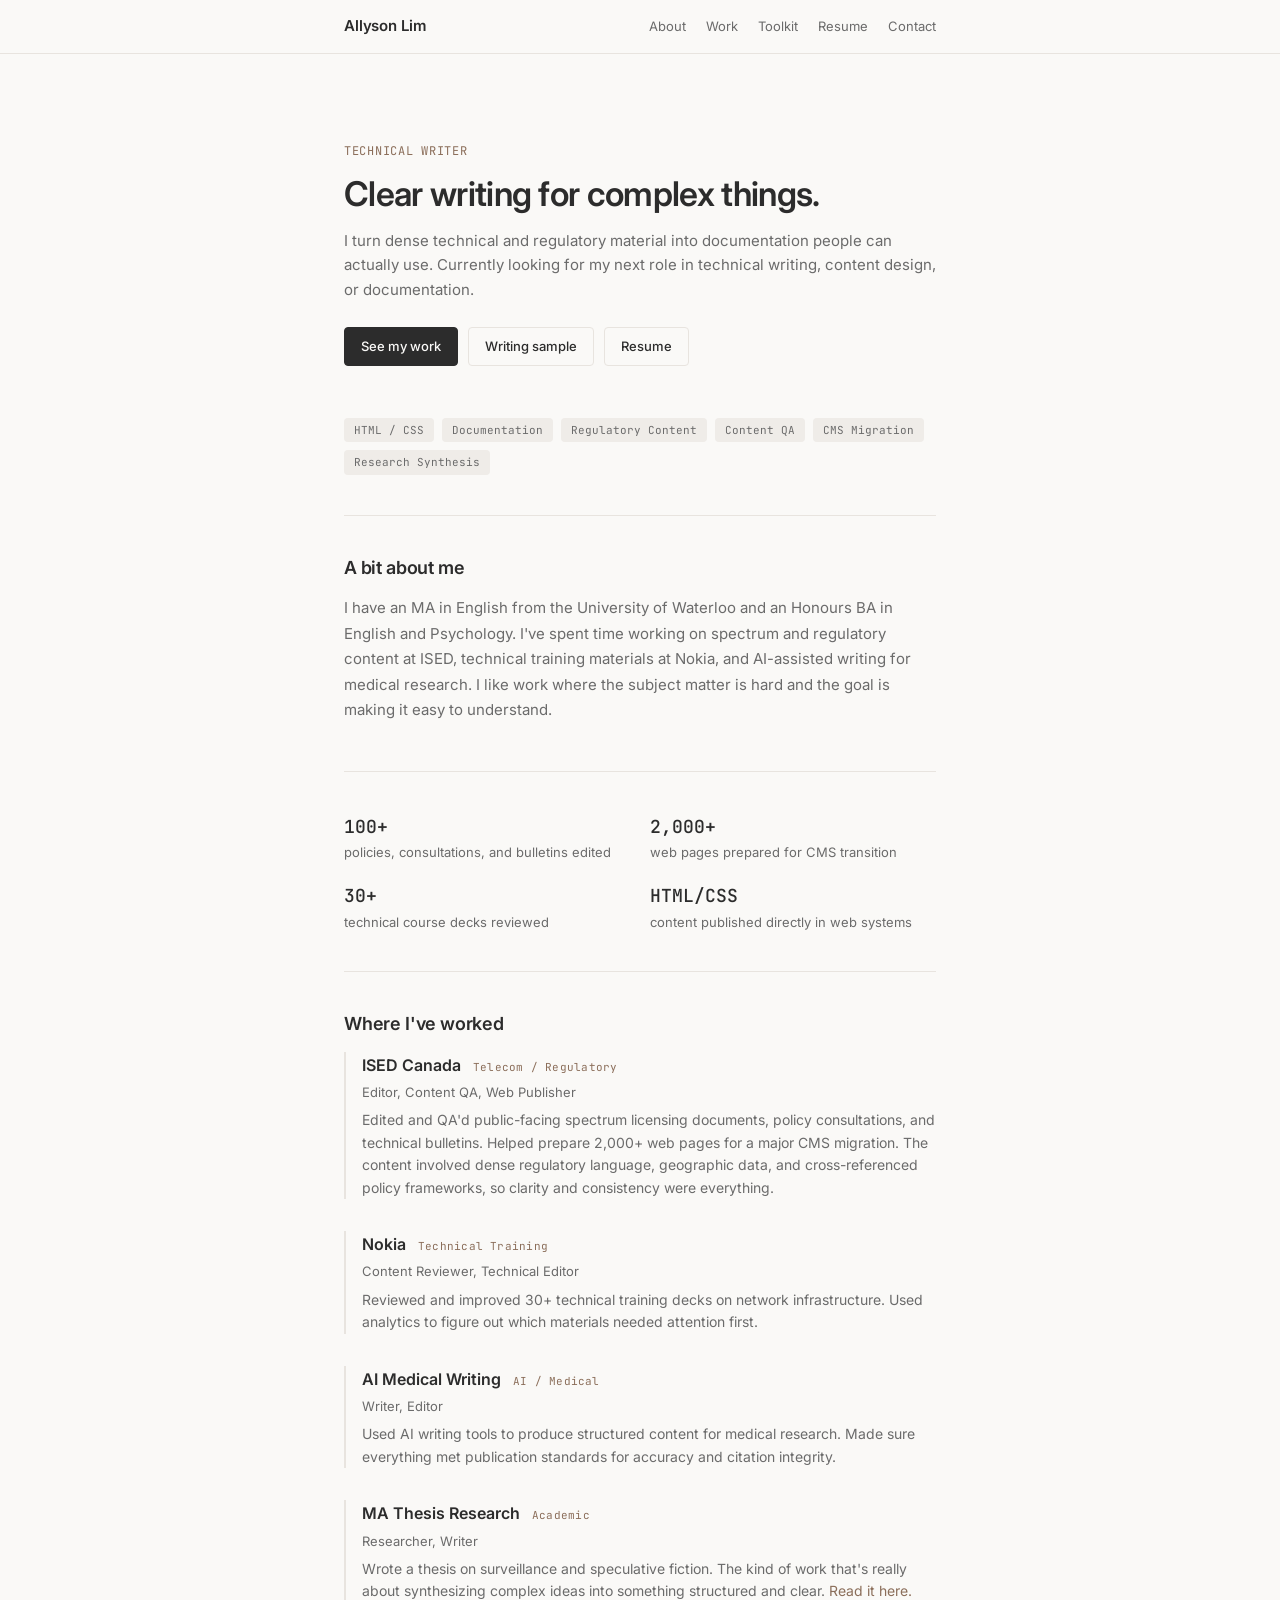
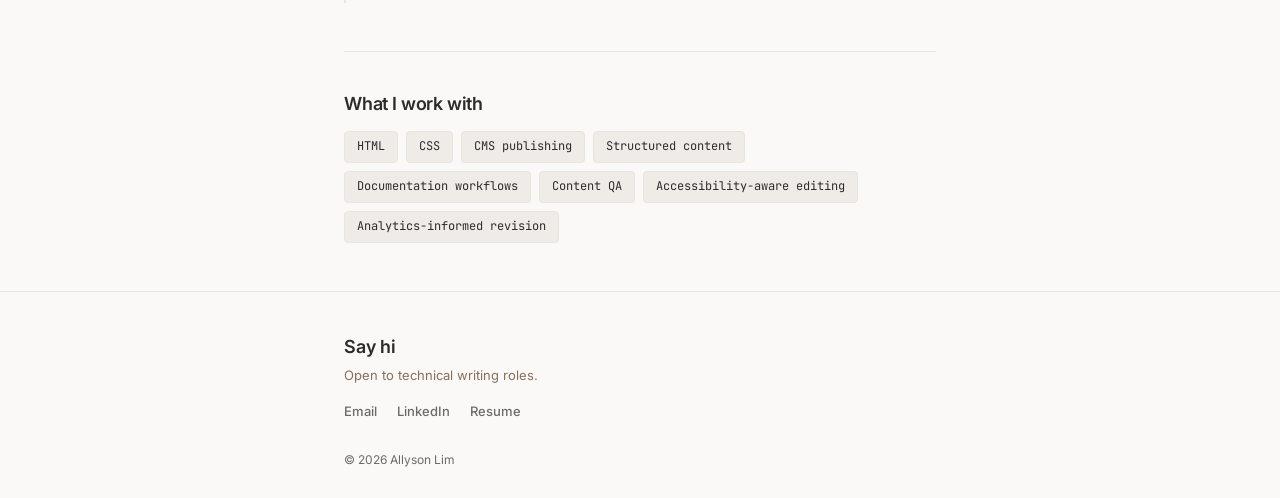
==== index.html @ 24b82808 "content: casual tone, feminine palette, restructured layout - Remove duplicate name (hero is now a t" ====
<!DOCTYPE html>
<html lang="en">
  <head>
    <meta charset="utf-8" />
    <meta name="viewport" content="width=device-width, initial-scale=1" />
    <meta name="description" content="Allyson Lim — Technical Writer specializing in documentation, regulatory content, and web publishing." />
    <title>Allyson Lim — Technical Writer</title>
    <link rel="preconnect" href="https://fonts.googleapis.com" />
    <link rel="preconnect" href="https://fonts.gstatic.com" crossorigin />
    <link
      href="https://fonts.googleapis.com/css2?family=Inter:wght@300;400;500;600&family=JetBrains+Mono:wght@400;500&display=swap"
      rel="stylesheet"
    />
    <link rel="stylesheet" href="styles.css" />
  </head>
  <body>
    <a href="#main-content" class="skip-link">Skip to main content</a>

    <header class="site-header" role="banner">
      <nav class="nav" aria-label="Main navigation">
        <div class="nav-inner">
          <a href="/" class="nav-brand">Allyson Lim</a>
          <div class="nav-links">
            <a href="#about">About</a>
            <a href="#work">Work</a>
            <a href="#toolkit">Toolkit</a>
            <a href="allyson-lim-resume.pdf" target="_blank" rel="noopener">Resume</a>
            <a href="#contact">Contact</a>
          </div>
          <button class="nav-toggle" aria-label="Toggle menu" aria-expanded="false">
            <span></span><span></span><span></span>
          </button>
        </div>
      </nav>
    </header>

    <main id="main-content" class="main">
      <!-- Hero -->
      <section class="hero" aria-labelledby="hero-title">
        <p class="hero-role">Technical Writer</p>
        <h1 id="hero-title" class="hero-title">Clear writing for complex things.</h1>
        <p class="hero-desc">I turn dense technical and regulatory material into documentation people can actually use. Currently looking for my next role in technical writing, content design, or documentation.</p>
        <div class="hero-actions">
          <a href="#work" class="btn btn-primary">See my work</a>
          <a href="writing-sample.html" class="btn btn-outline">Writing sample</a>
          <a href="allyson-lim-resume.pdf" target="_blank" rel="noopener" class="btn btn-outline">Resume</a>
        </div>
      </section>

      <!-- Proof chips -->
      <div class="chips" aria-label="Areas of expertise">
        <span class="chip">HTML / CSS</span>
        <span class="chip">Documentation</span>
        <span class="chip">Regulatory Content</span>
        <span class="chip">Content QA</span>
        <span class="chip">CMS Migration</span>
        <span class="chip">Research Synthesis</span>
      </div>

      <hr class="divider" />

      <!-- About (moved up) -->
      <section class="section" id="about" aria-labelledby="about-title">
        <h2 id="about-title" class="section-title">A bit about me</h2>
        <p class="about-text">I have an MA in English from the University of Waterloo and an Honours BA in English and Psychology. I've spent time working on spectrum and regulatory content at ISED, technical training materials at Nokia, and AI-assisted writing for medical research. I like work where the subject matter is hard and the goal is making it easy to understand.</p>
      </section>

      <hr class="divider" />

      <!-- Evidence Strip -->
      <section class="evidence" aria-labelledby="evidence-title">
        <h2 id="evidence-title" class="sr-only">Key accomplishments</h2>
        <div class="evidence-grid">
          <div class="evidence-item">
            <span class="evidence-num">100+</span>
            <span class="evidence-label">policies, consultations, and bulletins edited</span>
          </div>
          <div class="evidence-item">
            <span class="evidence-num">2,000+</span>
            <span class="evidence-label">web pages prepared for CMS transition</span>
          </div>
          <div class="evidence-item">
            <span class="evidence-num">30+</span>
            <span class="evidence-label">technical course decks reviewed</span>
          </div>
          <div class="evidence-item">
            <span class="evidence-num">HTML/CSS</span>
            <span class="evidence-label">content published directly in web systems</span>
          </div>
        </div>
      </section>

      <hr class="divider" />

      <!-- Work -->
      <section class="section" id="work" aria-labelledby="work-title">
        <h2 id="work-title" class="section-title">Where I've worked</h2>

        <div class="work-timeline">
          <div class="work-entry">
            <div class="work-header">
              <h3 class="work-place">ISED Canada</h3>
              <span class="work-tag">Telecom / Regulatory</span>
            </div>
            <p class="work-role">Editor, Content QA, Web Publisher</p>
            <p class="work-desc">Edited and QA'd public-facing spectrum licensing documents, policy consultations, and technical bulletins. Helped prepare 2,000+ web pages for a major CMS migration. The content involved dense regulatory language, geographic data, and cross-referenced policy frameworks, so clarity and consistency were everything.</p>
          </div>

          <div class="work-entry">
            <div class="work-header">
              <h3 class="work-place">Nokia</h3>
              <span class="work-tag">Technical Training</span>
            </div>
            <p class="work-role">Content Reviewer, Technical Editor</p>
            <p class="work-desc">Reviewed and improved 30+ technical training decks on network infrastructure. Used analytics to figure out which materials needed attention first.</p>
          </div>

          <div class="work-entry">
            <div class="work-header">
              <h3 class="work-place">AI Medical Writing</h3>
              <span class="work-tag">AI / Medical</span>
            </div>
            <p class="work-role">Writer, Editor</p>
            <p class="work-desc">Used AI writing tools to produce structured content for medical research. Made sure everything met publication standards for accuracy and citation integrity.</p>
          </div>

          <div class="work-entry">
            <div class="work-header">
              <h3 class="work-place">MA Thesis Research</h3>
              <span class="work-tag">Academic</span>
            </div>
            <p class="work-role">Researcher, Writer</p>
            <p class="work-desc">Wrote a thesis on surveillance and speculative fiction. The kind of work that's really about synthesizing complex ideas into something structured and clear. <a href="https://uwspace.uwaterloo.ca/items/6673c4e3-0561-48d4-b88e-64e8563caae2" target="_blank" rel="noopener noreferrer">Read it here.</a></p>
          </div>
        </div>
      </section>

      <hr class="divider" />

      <!-- Technical Toolkit -->
      <section class="section" id="toolkit" aria-labelledby="toolkit-title">
        <h2 id="toolkit-title" class="section-title">What I work with</h2>
        <ul class="toolkit-list">
          <li><code>HTML</code></li>
          <li><code>CSS</code></li>
          <li><code>CMS publishing</code></li>
          <li><code>Structured content</code></li>
          <li><code>Documentation workflows</code></li>
          <li><code>Content QA</code></li>
          <li><code>Accessibility-aware editing</code></li>
          <li><code>Analytics-informed revision</code></li>
        </ul>
      </section>
    </main>

    <!-- Contact Footer -->
    <footer class="site-footer" id="contact" role="contentinfo">
      <div class="footer-inner">
        <h2 class="footer-heading">Say hi</h2>
        <p class="footer-status">Open to technical writing roles.</p>
        <div class="footer-links">
          <a href="mailto:allylim@uwaterloo.ca" class="footer-link">Email</a>
          <a href="https://linkedin.com/in/allysonlim" target="_blank" rel="noopener noreferrer" class="footer-link">LinkedIn</a>
          <a href="allyson-lim-resume.pdf" target="_blank" rel="noopener" class="footer-link">Resume</a>
        </div>
        <p class="footer-copy">&copy; <span id="year">2026</span> Allyson Lim</p>
      </div>
    </footer>

    <script src="main.js" defer></script>
  </body>
</html>
---- styles.css ----
:root {
  --bg: #faf9f7;
  --fg: #2c2c2c;
  --muted: #6b6b6b;
  --accent: #8b6e5a;
  --accent-light: #f5f0ec;
  --border: #e8e4df;
  --card-bg: #f5f3f0;
  --code-bg: #efece8;
  --font: "Inter", system-ui, -apple-system, sans-serif;
  --mono: "JetBrains Mono", ui-monospace, monospace;
  --max: 640px;
  --radius: 4px;
}

*,
*::before,
*::after {
  box-sizing: border-box;
}

html {
  scroll-behavior: smooth;
  scroll-padding-top: 72px;
}

body {
  margin: 0;
  min-height: 100vh;
  font-family: var(--font);
  font-size: 15px;
  font-weight: 400;
  line-height: 1.65;
  color: var(--fg);
  background: var(--bg);
  -webkit-font-smoothing: antialiased;
}

/* —— Reset —— */
a {
  color: var(--accent);
  text-decoration: none;
}

a:hover {
  text-decoration: underline;
}

a:focus-visible {
  outline: 2px solid var(--accent);
  outline-offset: 2px;
  border-radius: var(--radius);
}

::selection {
  background: rgba(139, 110, 90, 0.15);
}

/* —— Skip link —— */
.skip-link {
  position: absolute;
  top: -100%;
  left: 16px;
  padding: 8px 16px;
  background: var(--accent);
  color: #fff;
  border-radius: var(--radius);
  font-size: 13px;
  z-index: 100;
}

.skip-link:focus {
  top: 8px;
}

/* —— Screen reader only —— */
.sr-only {
  position: absolute;
  width: 1px;
  height: 1px;
  padding: 0;
  margin: -1px;
  overflow: hidden;
  clip: rect(0, 0, 0, 0);
  white-space: nowrap;
  border: 0;
}

/* —— Nav —— */
.site-header {
  position: sticky;
  top: 0;
  z-index: 50;
  background: rgba(250, 249, 247, 0.92);
  backdrop-filter: blur(10px);
  -webkit-backdrop-filter: blur(10px);
  border-bottom: 1px solid var(--border);
}

.nav-inner {
  max-width: var(--max);
  margin: 0 auto;
  padding: 14px 24px;
  display: flex;
  align-items: center;
  justify-content: space-between;
}

.nav-brand {
  font-size: 15px;
  font-weight: 600;
  color: var(--fg);
  text-decoration: none;
  letter-spacing: -0.01em;
}

.nav-brand:hover {
  text-decoration: none;
}

.nav-links {
  display: flex;
  gap: 20px;
  font-size: 13px;
  font-weight: 400;
  color: var(--muted);
}

.nav-links a {
  color: var(--muted);
  text-decoration: none;
  transition: color 0.15s;
}

.nav-links a:hover {
  color: var(--fg);
  text-decoration: none;
}

.nav-toggle {
  display: none;
  flex-direction: column;
  gap: 4px;
  padding: 8px;
  background: none;
  border: none;
  cursor: pointer;
}

.nav-toggle span {
  display: block;
  width: 18px;
  height: 2px;
  background: var(--fg);
  border-radius: 1px;
  transition: transform 0.2s, opacity 0.2s;
}

/* —— Main —— */
.main {
  max-width: var(--max);
  margin: 0 auto;
  padding: 0 24px;
}

/* —— Hero —— */
.hero {
  padding: 88px 0 40px;
}

.hero-role {
  margin: 0 0 12px;
  font-family: var(--mono);
  font-size: 12px;
  font-weight: 400;
  letter-spacing: 0.06em;
  text-transform: uppercase;
  color: var(--accent);
}

.hero-title {
  margin: 0 0 16px;
  font-size: 34px;
  font-weight: 600;
  line-height: 1.15;
  letter-spacing: -0.02em;
  color: var(--fg);
}

.hero-desc {
  margin: 0;
  font-size: 15px;
  font-weight: 400;
  line-height: 1.65;
  color: var(--muted);
}

.hero-actions {
  display: flex;
  flex-wrap: wrap;
  gap: 10px;
  margin-top: 24px;
}

/* —— Buttons —— */
.btn {
  display: inline-flex;
  align-items: center;
  padding: 8px 16px;
  font-family: var(--font);
  font-size: 13px;
  font-weight: 500;
  border-radius: var(--radius);
  transition: background 0.15s, color 0.15s, border-color 0.15s;
  cursor: pointer;
  text-decoration: none;
}

.btn:hover {
  text-decoration: none;
}

.btn-primary {
  background: var(--fg);
  color: var(--bg);
  border: 1px solid var(--fg);
}

.btn-primary:hover {
  background: #3d3d3d;
}

.btn-outline {
  background: transparent;
  color: var(--fg);
  border: 1px solid var(--border);
}

.btn-outline:hover {
  border-color: var(--muted);
}

/* —— Chips —— */
.chips {
  display: flex;
  flex-wrap: wrap;
  gap: 8px;
  padding: 12px 0 0;
}

.chip {
  display: inline-block;
  padding: 3px 10px;
  font-family: var(--mono);
  font-size: 11px;
  font-weight: 400;
  color: var(--muted);
  background: var(--code-bg);
  border-radius: var(--radius);
}

/* —— Divider —— */
.divider {
  border: none;
  height: 1px;
  background: var(--border);
  margin: 40px 0;
}

/* —— Sections —— */
.section {
  padding: 0 0 8px;
}

.section-title {
  margin: 0 0 16px;
  font-size: 18px;
  font-weight: 600;
  line-height: 1.3;
  letter-spacing: -0.01em;
  color: var(--fg);
}

/* —— About —— */
.about-text {
  margin: 0;
  font-size: 15px;
  line-height: 1.7;
  color: var(--muted);
}

/* —— Evidence strip —— */
.evidence {
  padding: 0;
}

.evidence-grid {
  display: grid;
  grid-template-columns: repeat(2, 1fr);
  gap: 20px;
}

.evidence-item {
  display: flex;
  flex-direction: column;
  gap: 2px;
}

.evidence-num {
  font-family: var(--mono);
  font-size: 18px;
  font-weight: 500;
  color: var(--fg);
}

.evidence-label {
  font-size: 13px;
  line-height: 1.4;
  color: var(--muted);
}

/* —— Work timeline —— */
.work-timeline {
  display: flex;
  flex-direction: column;
  gap: 32px;
}

.work-entry {
  padding-left: 16px;
  border-left: 2px solid var(--border);
}

.work-header {
  display: flex;
  align-items: baseline;
  gap: 12px;
  margin-bottom: 4px;
}

.work-place {
  margin: 0;
  font-size: 16px;
  font-weight: 600;
  color: var(--fg);
}

.work-tag {
  font-family: var(--mono);
  font-size: 11px;
  font-weight: 400;
  color: var(--accent);
  letter-spacing: 0.02em;
}

.work-role {
  margin: 0 0 6px;
  font-size: 13px;
  color: var(--muted);
  font-weight: 400;
}

.work-desc {
  margin: 0;
  font-size: 14px;
  line-height: 1.6;
  color: var(--muted);
}

/* —— Toolkit —— */
.toolkit-list {
  list-style: none;
  margin: 0;
  padding: 0;
  display: flex;
  flex-wrap: wrap;
  gap: 8px;
}

.toolkit-list li code {
  display: inline-block;
  padding: 5px 12px;
  font-family: var(--mono);
  font-size: 12px;
  background: var(--code-bg);
  border: 1px solid var(--border);
  border-radius: var(--radius);
  color: var(--fg);
}

/* —— Footer —— */
.site-footer {
  border-top: 1px solid var(--border);
  margin-top: 40px;
  padding: 40px 0 28px;
}

.footer-inner {
  max-width: var(--max);
  margin: 0 auto;
  padding: 0 24px;
}

.footer-heading {
  margin: 0 0 4px;
  font-size: 18px;
  font-weight: 600;
  color: var(--fg);
}

.footer-status {
  margin: 0 0 14px;
  font-size: 13px;
  color: var(--accent);
}

.footer-links {
  display: flex;
  gap: 20px;
  margin-bottom: 28px;
}

.footer-link {
  font-size: 13px;
  font-weight: 500;
  color: var(--muted);
}

.footer-link:hover {
  color: var(--fg);
}

.footer-copy {
  margin: 0;
  font-size: 12px;
  color: var(--muted);
}

/* —— Responsive —— */
@media (max-width: 600px) {
  .hero {
    padding: 76px 0 28px;
  }

  .hero-title {
    font-size: 26px;
  }

  .nav-links {
    display: none;
    position: absolute;
    top: 100%;
    left: 0;
    right: 0;
    flex-direction: column;
    padding: 16px 24px;
    background: rgba(250, 249, 247, 0.97);
    border-bottom: 1px solid var(--border);
    gap: 12px;
  }

  .nav-links.open {
    display: flex;
  }

  .nav-toggle {
    display: flex;
  }

  .evidence-grid {
    grid-template-columns: 1fr;
    gap: 16px;
  }

  .hero-actions {
    flex-direction: column;
  }

  .hero-actions .btn {
    text-align: center;
    justify-content: center;
  }

  .work-header {
    flex-direction: column;
    gap: 2px;
  }
}

@media (prefers-reduced-motion: reduce) {
  html {
    scroll-behavior: auto;
  }
}
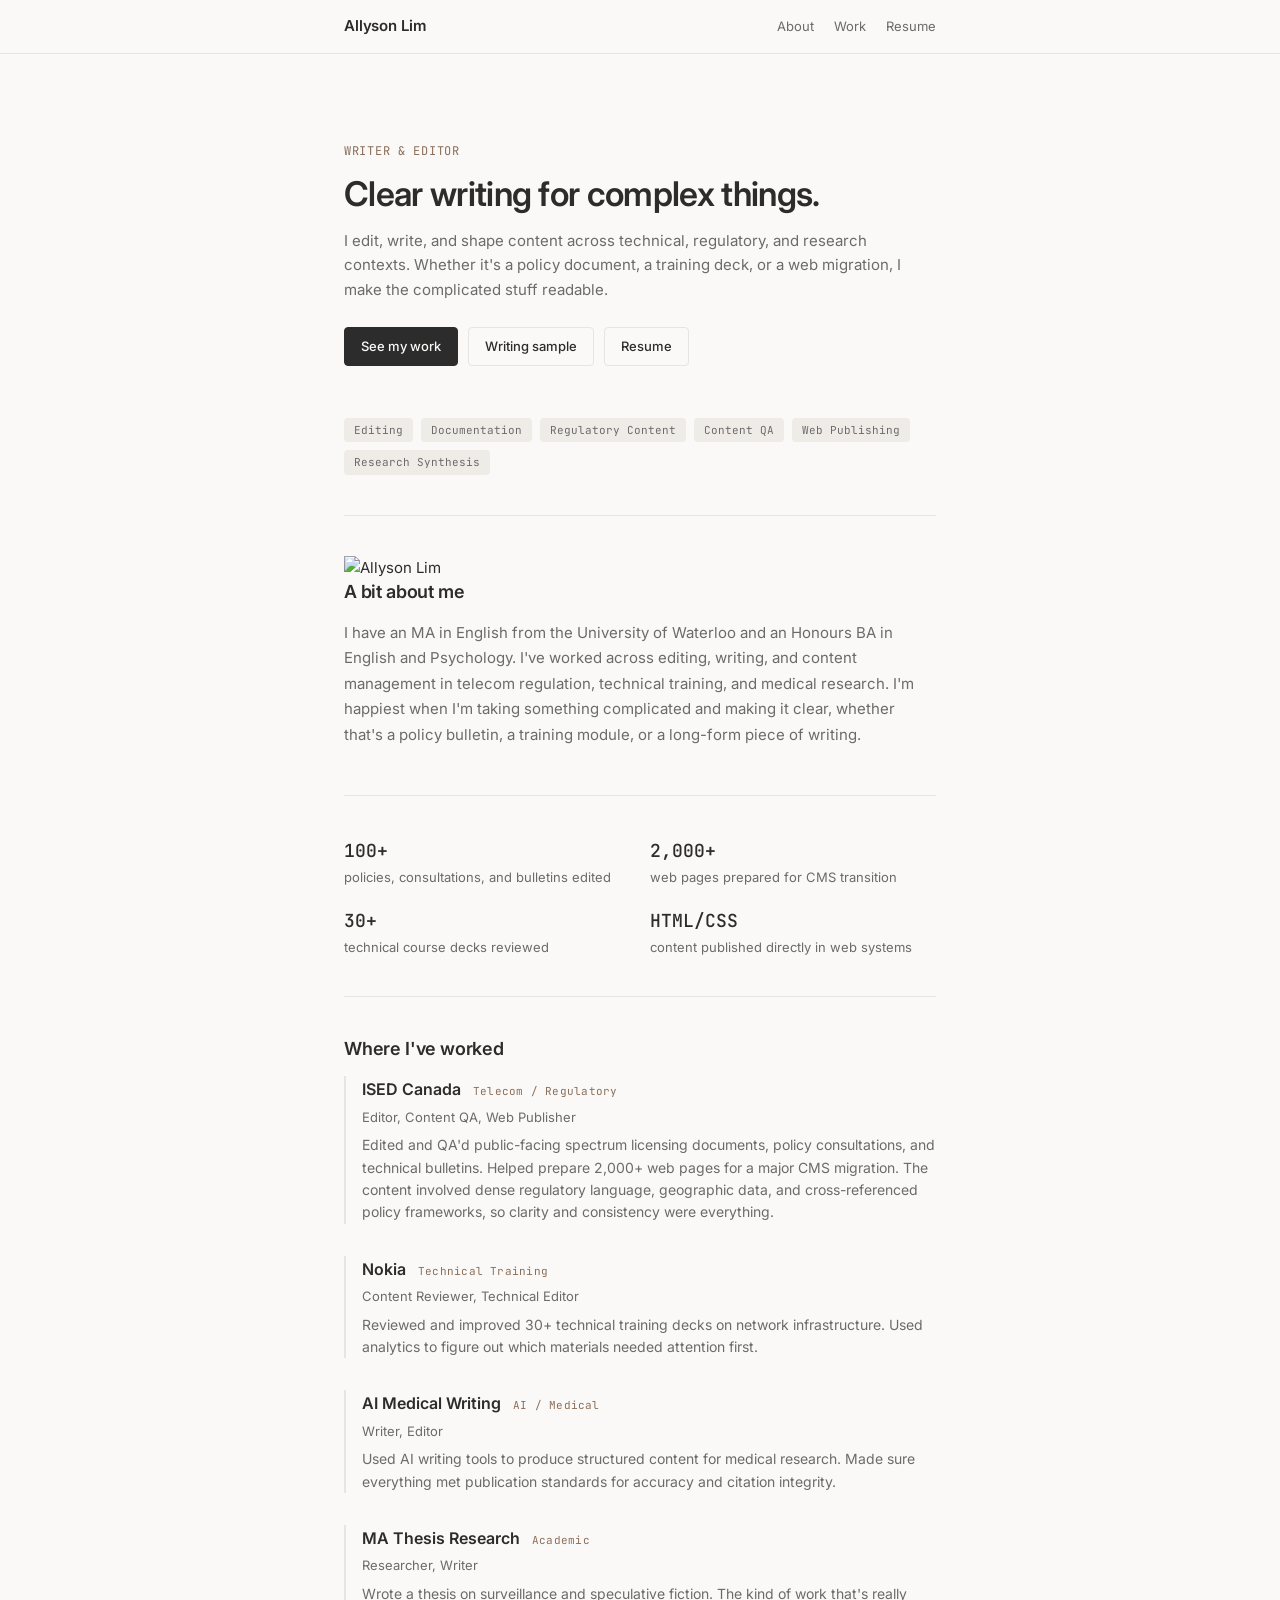
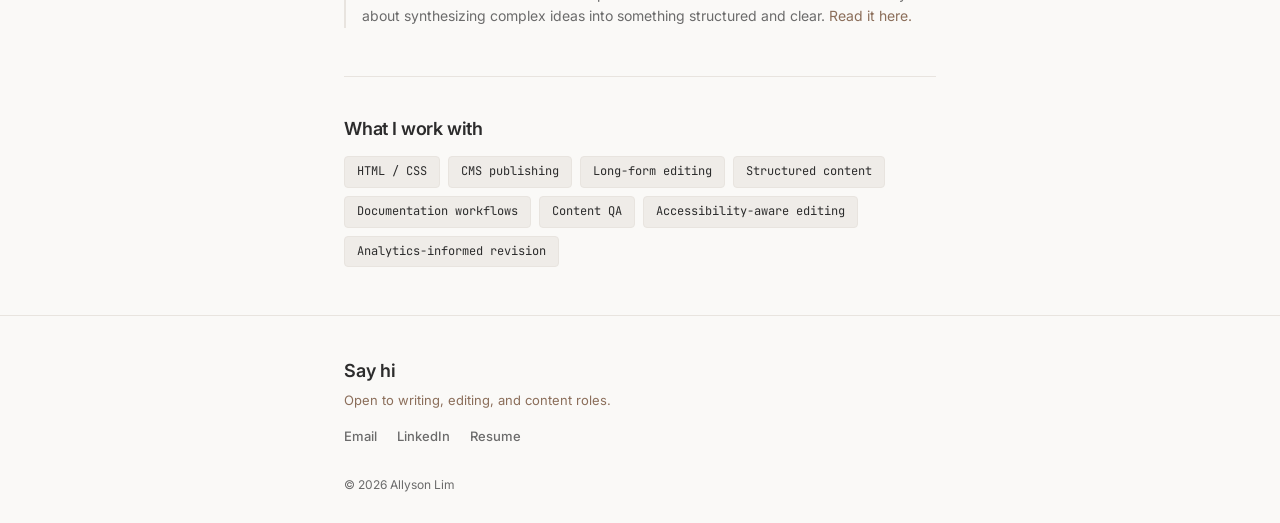
==== commit 9081ac4e: "content: remove Toolkit and Contact from nav Co-Authored-By: Claude Opus 4.6 <noreply@anthropic.com>" ====
--- a/index.html
+++ b/index.html
@@ -3,8 +3,8 @@
   <head>
     <meta charset="utf-8" />
     <meta name="viewport" content="width=device-width, initial-scale=1" />
-    <meta name="description" content="Allyson Lim — Technical Writer specializing in documentation, regulatory content, and web publishing." />
-    <title>Allyson Lim — Technical Writer</title>
+    <meta name="description" content="Allyson Lim — Writer and editor specializing in documentation, regulatory content, and web publishing." />
+    <title>Allyson Lim — Writer &amp; Editor</title>
     <link rel="preconnect" href="https://fonts.googleapis.com" />
     <link rel="preconnect" href="https://fonts.gstatic.com" crossorigin />
     <link
@@ -23,9 +23,7 @@
           <div class="nav-links">
             <a href="#about">About</a>
             <a href="#work">Work</a>
-            <a href="#toolkit">Toolkit</a>
             <a href="allyson-lim-resume.pdf" target="_blank" rel="noopener">Resume</a>
-            <a href="#contact">Contact</a>
           </div>
           <button class="nav-toggle" aria-label="Toggle menu" aria-expanded="false">
             <span></span><span></span><span></span>
@@ -37,9 +35,9 @@
     <main id="main-content" class="main">
       <!-- Hero -->
       <section class="hero" aria-labelledby="hero-title">
-        <p class="hero-role">Technical Writer</p>
+        <p class="hero-role">Writer & Editor</p>
         <h1 id="hero-title" class="hero-title">Clear writing for complex things.</h1>
-        <p class="hero-desc">I turn dense technical and regulatory material into documentation people can actually use. Currently looking for my next role in technical writing, content design, or documentation.</p>
+        <p class="hero-desc">I edit, write, and shape content across technical, regulatory, and research contexts. Whether it's a policy document, a training deck, or a web migration, I make the complicated stuff readable.</p>
         <div class="hero-actions">
           <a href="#work" class="btn btn-primary">See my work</a>
           <a href="writing-sample.html" class="btn btn-outline">Writing sample</a>
@@ -49,20 +47,25 @@
 
       <!-- Proof chips -->
       <div class="chips" aria-label="Areas of expertise">
-        <span class="chip">HTML / CSS</span>
+        <span class="chip">Editing</span>
         <span class="chip">Documentation</span>
         <span class="chip">Regulatory Content</span>
         <span class="chip">Content QA</span>
-        <span class="chip">CMS Migration</span>
+        <span class="chip">Web Publishing</span>
         <span class="chip">Research Synthesis</span>
       </div>
 
       <hr class="divider" />
 
       <!-- About (moved up) -->
-      <section class="section" id="about" aria-labelledby="about-title">
-        <h2 id="about-title" class="section-title">A bit about me</h2>
-        <p class="about-text">I have an MA in English from the University of Waterloo and an Honours BA in English and Psychology. I've spent time working on spectrum and regulatory content at ISED, technical training materials at Nokia, and AI-assisted writing for medical research. I like work where the subject matter is hard and the goal is making it easy to understand.</p>
+      <section class="section about-section" id="about" aria-labelledby="about-title">
+        <div class="about-row">
+          <img src="headshot.jpg" alt="Allyson Lim" class="about-photo" width="120" height="120" />
+          <div>
+            <h2 id="about-title" class="section-title">A bit about me</h2>
+            <p class="about-text">I have an MA in English from the University of Waterloo and an Honours BA in English and Psychology. I've worked across editing, writing, and content management in telecom regulation, technical training, and medical research. I'm happiest when I'm taking something complicated and making it clear, whether that's a policy bulletin, a training module, or a long-form piece of writing.</p>
+          </div>
+        </div>
       </section>
 
       <hr class="divider" />
@@ -137,13 +140,13 @@
 
       <hr class="divider" />
 
-      <!-- Technical Toolkit -->
+      <!-- Toolkit -->
       <section class="section" id="toolkit" aria-labelledby="toolkit-title">
         <h2 id="toolkit-title" class="section-title">What I work with</h2>
         <ul class="toolkit-list">
-          <li><code>HTML</code></li>
-          <li><code>CSS</code></li>
+          <li><code>HTML / CSS</code></li>
           <li><code>CMS publishing</code></li>
+          <li><code>Long-form editing</code></li>
           <li><code>Structured content</code></li>
           <li><code>Documentation workflows</code></li>
           <li><code>Content QA</code></li>
@@ -157,7 +160,7 @@
     <footer class="site-footer" id="contact" role="contentinfo">
       <div class="footer-inner">
         <h2 class="footer-heading">Say hi</h2>
-        <p class="footer-status">Open to technical writing roles.</p>
+        <p class="footer-status">Open to writing, editing, and content roles.</p>
         <div class="footer-links">
           <a href="mailto:allylim@uwaterloo.ca" class="footer-link">Email</a>
           <a href="https://linkedin.com/in/allysonlim" target="_blank" rel="noopener noreferrer" class="footer-link">LinkedIn</a>
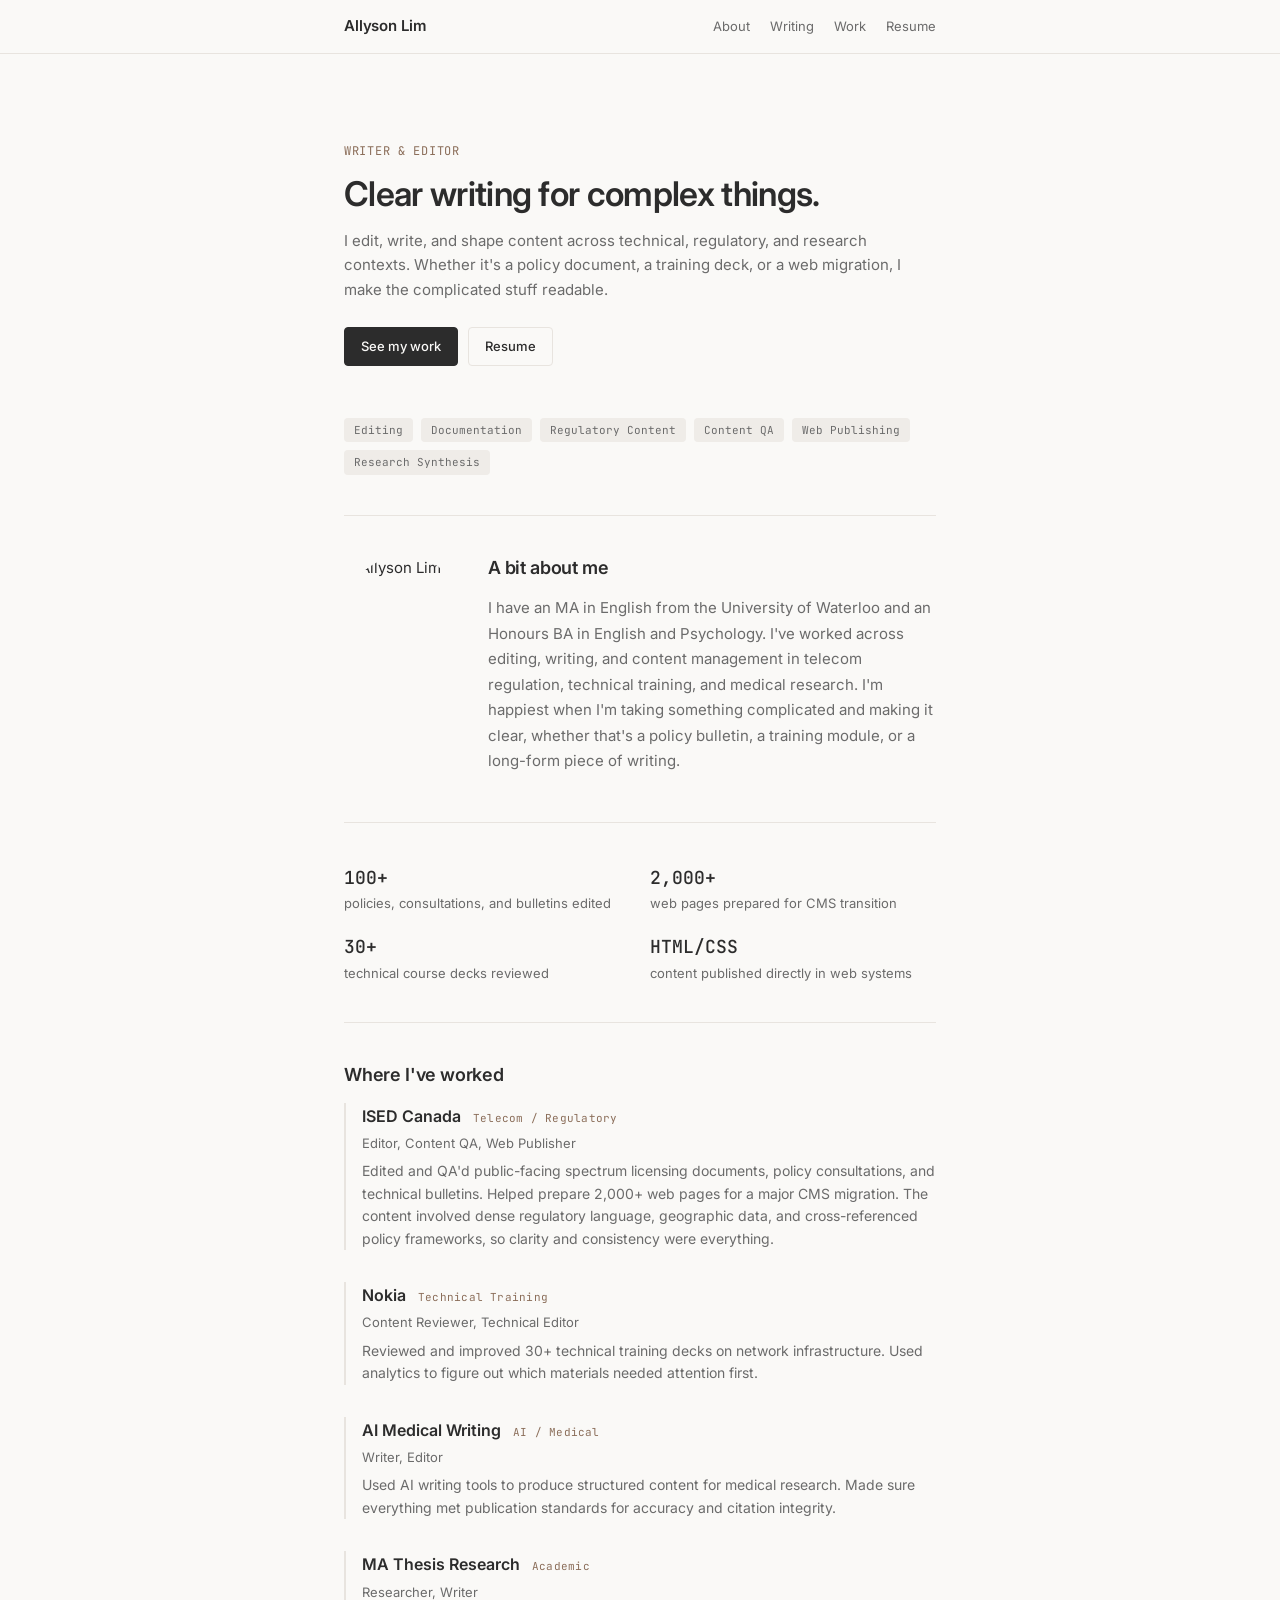
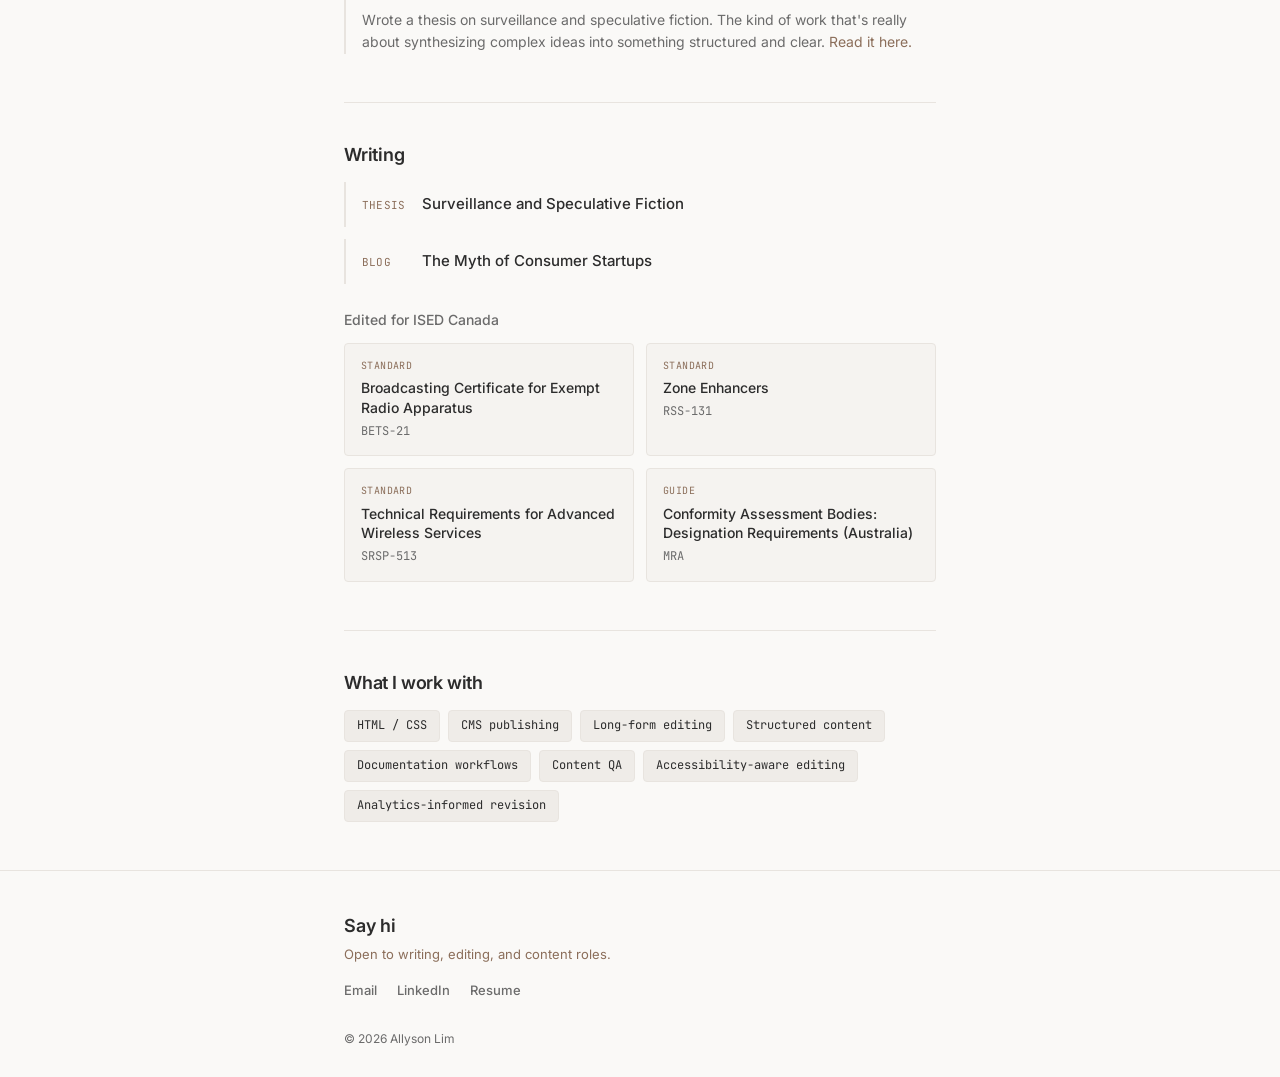
==== commit 445f5b4a: "content: add ISED Canada edited works as 2x2 card grid Four regulatory documents showcased in a card" ====
--- a/index.html
+++ b/index.html
@@ -22,6 +22,7 @@
           <a href="/" class="nav-brand">Allyson Lim</a>
           <div class="nav-links">
             <a href="#about">About</a>
+            <a href="#writing">Writing</a>
             <a href="#work">Work</a>
             <a href="allyson-lim-resume.pdf" target="_blank" rel="noopener">Resume</a>
           </div>
@@ -39,8 +40,7 @@
         <h1 id="hero-title" class="hero-title">Clear writing for complex things.</h1>
         <p class="hero-desc">I edit, write, and shape content across technical, regulatory, and research contexts. Whether it's a policy document, a training deck, or a web migration, I make the complicated stuff readable.</p>
         <div class="hero-actions">
-          <a href="#work" class="btn btn-primary">See my work</a>
-          <a href="writing-sample.html" class="btn btn-outline">Writing sample</a>
+          <a href="#writing" class="btn btn-primary">See my work</a>
           <a href="allyson-lim-resume.pdf" target="_blank" rel="noopener" class="btn btn-outline">Resume</a>
         </div>
       </section>
@@ -133,7 +133,50 @@
               <span class="work-tag">Academic</span>
             </div>
             <p class="work-role">Researcher, Writer</p>
-            <p class="work-desc">Wrote a thesis on surveillance and speculative fiction. The kind of work that's really about synthesizing complex ideas into something structured and clear. <a href="https://uwspace.uwaterloo.ca/items/6673c4e3-0561-48d4-b88e-64e8563caae2" target="_blank" rel="noopener noreferrer">Read it here.</a></p>
+            <p class="work-desc">Wrote a thesis on surveillance and speculative fiction. The kind of work that's really about synthesizing complex ideas into something structured and clear. <a href="thesis.pdf" target="_blank" rel="noopener">Read it here.</a></p>
+          </div>
+        </div>
+      </section>
+
+      <hr class="divider" />
+
+      <!-- Writing -->
+      <section class="section" id="writing" aria-labelledby="writing-title">
+        <h2 id="writing-title" class="section-title">Writing</h2>
+        <div class="writing-list">
+          <a href="thesis.pdf" target="_blank" rel="noopener" class="writing-item">
+            <span class="writing-type">Thesis</span>
+            <span class="writing-name">Surveillance and Speculative Fiction</span>
+          </a>
+          <a href="https://tablepage.ai/blog/the-myth-of-consumer-startups" target="_blank" rel="noopener noreferrer" class="writing-item">
+            <span class="writing-type">Blog</span>
+            <span class="writing-name">The Myth of Consumer Startups</span>
+          </a>
+        </div>
+
+        <div class="writing-group">
+          <h3 class="writing-group-title">Edited for ISED Canada</h3>
+          <div class="writing-grid">
+            <a href="https://ised-isde.canada.ca/site/spectrum-management-telecommunications/en/devices-and-equipment/broadcasting-equipment-standards/broadcasting-equipment-technical-standards-betsdevices-and-equipment/broadcasting-equipment-standards/broadcasting-certificate-exempt-radio-apparatus-21" target="_blank" rel="noopener noreferrer" class="writing-card">
+              <span class="writing-card-tag">Standard</span>
+              <span class="writing-card-title">Broadcasting Certificate for Exempt Radio Apparatus</span>
+              <span class="writing-card-source">BETS-21</span>
+            </a>
+            <a href="https://ised-isde.canada.ca/site/spectrum-management-telecommunications/en/rss-131-zone-enhancers" target="_blank" rel="noopener noreferrer" class="writing-card">
+              <span class="writing-card-tag">Standard</span>
+              <span class="writing-card-title">Zone Enhancers</span>
+              <span class="writing-card-source">RSS-131</span>
+            </a>
+            <a href="https://ised-isde.canada.ca/site/spectrum-management-telecommunications/en/srsp-513-technical-requirements-advanced-wireless-services-bands-1710-1780-mhz-and-2110-2180-mhz" target="_blank" rel="noopener noreferrer" class="writing-card">
+              <span class="writing-card-tag">Standard</span>
+              <span class="writing-card-title">Technical Requirements for Advanced Wireless Services</span>
+              <span class="writing-card-source">SRSP-513</span>
+            </a>
+            <a href="https://ised-isde.canada.ca/site/mutual-recognition-agreements/en/procedures-conformity-assessment-bodies/canadian-conformity-assessment-bodies-guide-designation-requirements-australia" target="_blank" rel="noopener noreferrer" class="writing-card">
+              <span class="writing-card-tag">Guide</span>
+              <span class="writing-card-title">Conformity Assessment Bodies: Designation Requirements (Australia)</span>
+              <span class="writing-card-source">MRA</span>
+            </a>
           </div>
         </div>
       </section>
@@ -162,8 +205,8 @@
         <h2 class="footer-heading">Say hi</h2>
         <p class="footer-status">Open to writing, editing, and content roles.</p>
         <div class="footer-links">
-          <a href="mailto:allylim@uwaterloo.ca" class="footer-link">Email</a>
-          <a href="https://linkedin.com/in/allysonlim" target="_blank" rel="noopener noreferrer" class="footer-link">LinkedIn</a>
+          <a href="mailto:atharama@uwaterloo.ca" class="footer-link">Email</a>
+          <a href="https://www.linkedin.com/in/allysonlt/" target="_blank" rel="noopener noreferrer" class="footer-link">LinkedIn</a>
           <a href="allyson-lim-resume.pdf" target="_blank" rel="noopener" class="footer-link">Resume</a>
         </div>
         <p class="footer-copy">&copy; <span id="year">2026</span> Allyson Lim</p>
--- a/styles.css
+++ b/styles.css
@@ -282,6 +282,18 @@
 }
 
 /* —— About —— */
+.about-row {
+  display: flex;
+  gap: 24px;
+  align-items: flex-start;
+}
+
+.about-photo {
+  border-radius: 50%;
+  object-fit: cover;
+  flex-shrink: 0;
+}
+
 .about-text {
   margin: 0;
   font-size: 15px;
@@ -365,6 +377,111 @@
   font-size: 14px;
   line-height: 1.6;
   color: var(--muted);
+}
+
+/* —— Writing —— */
+.writing-list {
+  display: flex;
+  flex-direction: column;
+  gap: 12px;
+}
+
+.writing-item {
+  display: flex;
+  align-items: baseline;
+  gap: 12px;
+  padding: 10px 16px;
+  border-left: 2px solid var(--border);
+  color: inherit;
+  text-decoration: none;
+  transition: border-color 0.15s, background 0.15s;
+}
+
+.writing-item:hover {
+  border-left-color: var(--accent);
+  background: var(--card-bg);
+  text-decoration: none;
+}
+
+.writing-type {
+  font-family: var(--mono);
+  font-size: 11px;
+  font-weight: 400;
+  color: var(--accent);
+  letter-spacing: 0.02em;
+  text-transform: uppercase;
+  flex-shrink: 0;
+  min-width: 48px;
+}
+
+.writing-name {
+  font-size: 15px;
+  font-weight: 500;
+  color: var(--fg);
+}
+
+.writing-group {
+  margin-top: 24px;
+}
+
+.writing-group-title {
+  margin: 0 0 12px;
+  font-size: 14px;
+  font-weight: 500;
+  color: var(--muted);
+}
+
+.writing-grid {
+  display: grid;
+  grid-template-columns: repeat(2, 1fr);
+  gap: 12px;
+}
+
+.writing-card {
+  display: flex;
+  flex-direction: column;
+  gap: 4px;
+  padding: 14px 16px;
+  border: 1px solid var(--border);
+  border-radius: var(--radius);
+  background: var(--card-bg);
+  color: inherit;
+  text-decoration: none;
+  transition: border-color 0.15s, background 0.15s;
+}
+
+.writing-card:hover {
+  border-color: var(--accent);
+  background: var(--accent-light);
+  text-decoration: none;
+}
+
+.writing-card-tag {
+  font-family: var(--mono);
+  font-size: 10px;
+  font-weight: 400;
+  color: var(--accent);
+  letter-spacing: 0.04em;
+  text-transform: uppercase;
+}
+
+.writing-card-title {
+  font-size: 14px;
+  font-weight: 500;
+  line-height: 1.4;
+  color: var(--fg);
+}
+
+.writing-card-source {
+  font-family: var(--mono);
+  font-size: 12px;
+  color: var(--muted);
+}
+
+@media (max-width: 600px) {
+  .writing-grid {
+    grid-template-columns: 1fr;
+  }
 }
 
 /* —— Toolkit —— */
@@ -485,6 +602,12 @@
     flex-direction: column;
     gap: 2px;
   }
+
+  .about-row {
+    flex-direction: column;
+    align-items: center;
+    text-align: center;
+  }
 }
 
 @media (prefers-reduced-motion: reduce) {
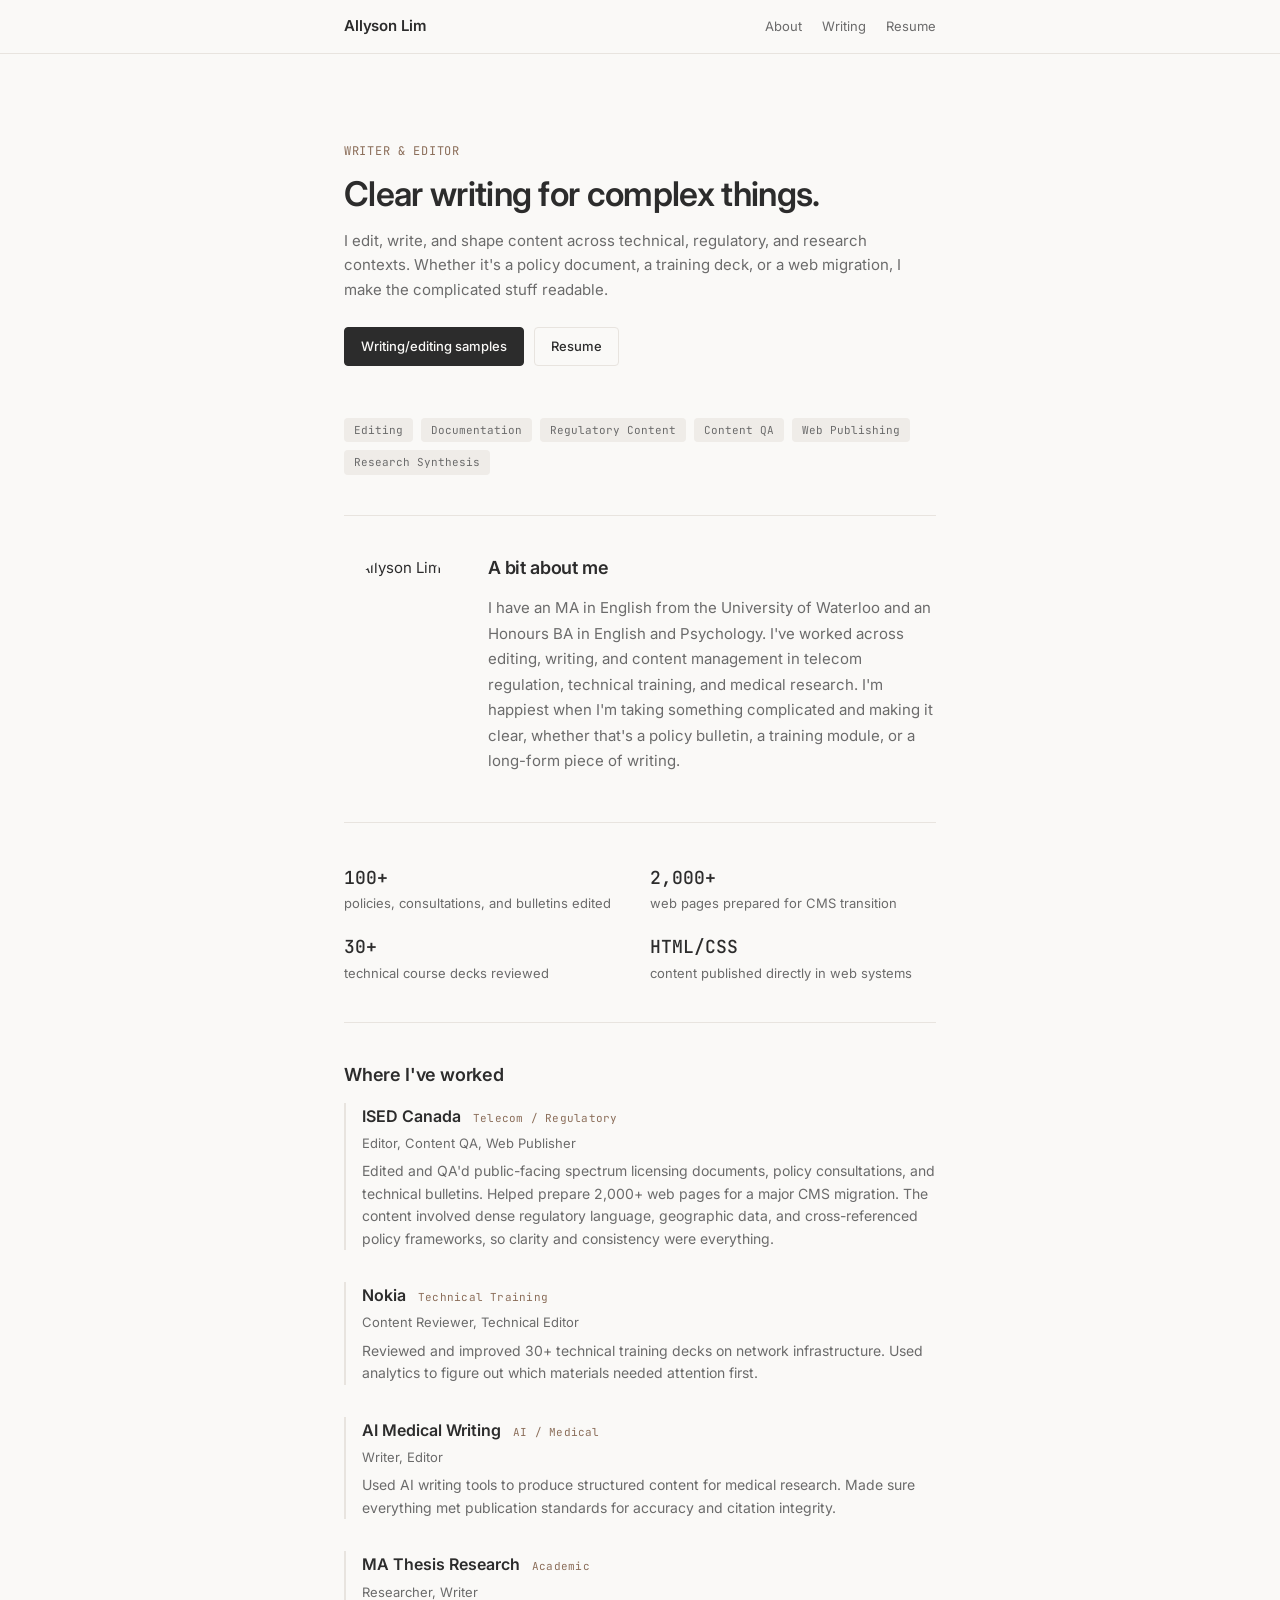
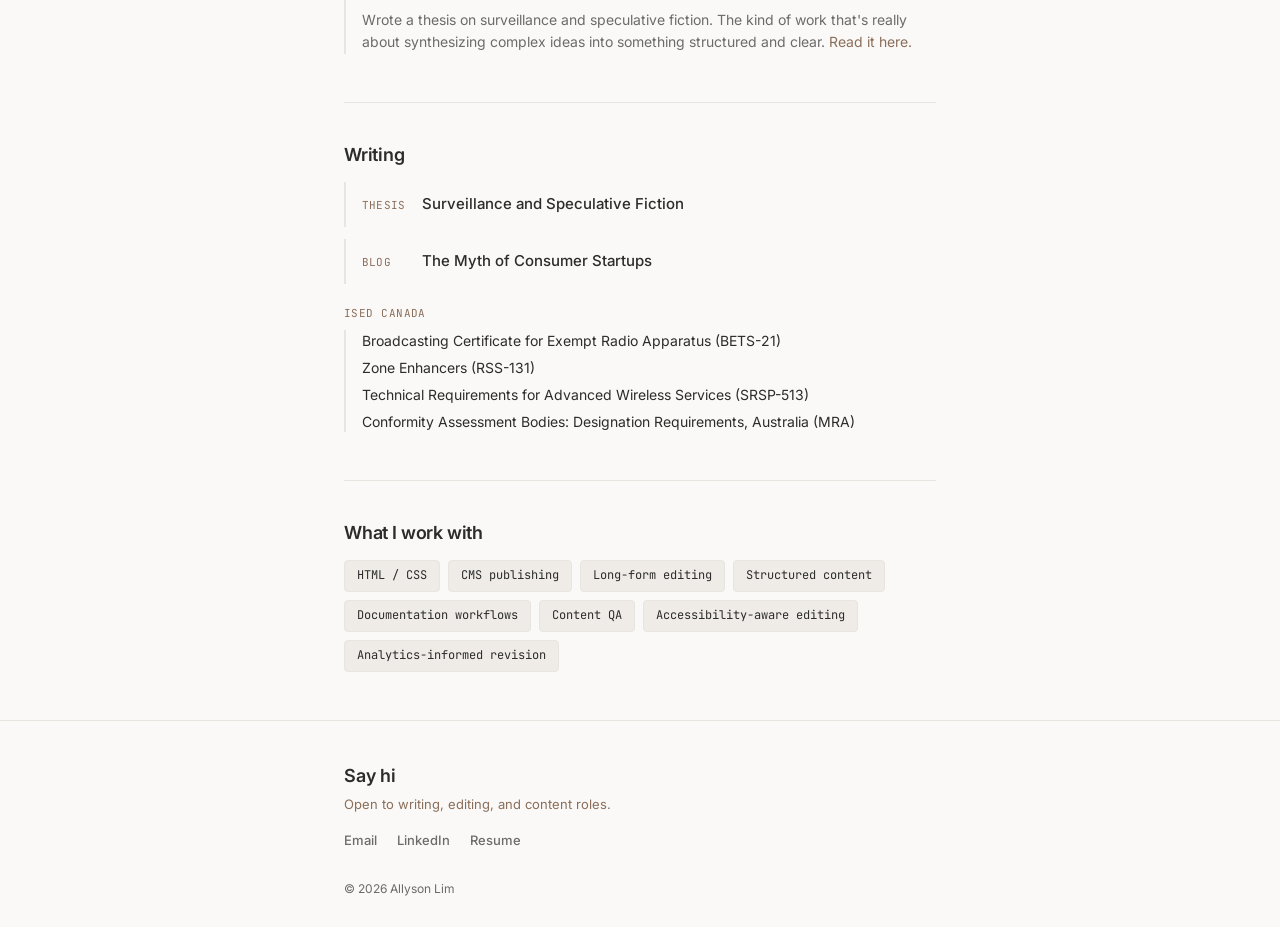
==== commit 379ed0c3: "style: ISED works as point-form list with left border Replace card grid with a simple bullet list ma" ====
--- a/index.html
+++ b/index.html
@@ -23,7 +23,6 @@
           <div class="nav-links">
             <a href="#about">About</a>
             <a href="#writing">Writing</a>
-            <a href="#work">Work</a>
             <a href="allyson-lim-resume.pdf" target="_blank" rel="noopener">Resume</a>
           </div>
           <button class="nav-toggle" aria-label="Toggle menu" aria-expanded="false">
@@ -40,7 +39,7 @@
         <h1 id="hero-title" class="hero-title">Clear writing for complex things.</h1>
         <p class="hero-desc">I edit, write, and shape content across technical, regulatory, and research contexts. Whether it's a policy document, a training deck, or a web migration, I make the complicated stuff readable.</p>
         <div class="hero-actions">
-          <a href="#writing" class="btn btn-primary">See my work</a>
+          <a href="#writing" class="btn btn-primary">Writing/editing samples</a>
           <a href="allyson-lim-resume.pdf" target="_blank" rel="noopener" class="btn btn-outline">Resume</a>
         </div>
       </section>
@@ -154,31 +153,13 @@
           </a>
         </div>
 
-        <div class="writing-group">
-          <h3 class="writing-group-title">Edited for ISED Canada</h3>
-          <div class="writing-grid">
-            <a href="https://ised-isde.canada.ca/site/spectrum-management-telecommunications/en/devices-and-equipment/broadcasting-equipment-standards/broadcasting-equipment-technical-standards-betsdevices-and-equipment/broadcasting-equipment-standards/broadcasting-certificate-exempt-radio-apparatus-21" target="_blank" rel="noopener noreferrer" class="writing-card">
-              <span class="writing-card-tag">Standard</span>
-              <span class="writing-card-title">Broadcasting Certificate for Exempt Radio Apparatus</span>
-              <span class="writing-card-source">BETS-21</span>
-            </a>
-            <a href="https://ised-isde.canada.ca/site/spectrum-management-telecommunications/en/rss-131-zone-enhancers" target="_blank" rel="noopener noreferrer" class="writing-card">
-              <span class="writing-card-tag">Standard</span>
-              <span class="writing-card-title">Zone Enhancers</span>
-              <span class="writing-card-source">RSS-131</span>
-            </a>
-            <a href="https://ised-isde.canada.ca/site/spectrum-management-telecommunications/en/srsp-513-technical-requirements-advanced-wireless-services-bands-1710-1780-mhz-and-2110-2180-mhz" target="_blank" rel="noopener noreferrer" class="writing-card">
-              <span class="writing-card-tag">Standard</span>
-              <span class="writing-card-title">Technical Requirements for Advanced Wireless Services</span>
-              <span class="writing-card-source">SRSP-513</span>
-            </a>
-            <a href="https://ised-isde.canada.ca/site/mutual-recognition-agreements/en/procedures-conformity-assessment-bodies/canadian-conformity-assessment-bodies-guide-designation-requirements-australia" target="_blank" rel="noopener noreferrer" class="writing-card">
-              <span class="writing-card-tag">Guide</span>
-              <span class="writing-card-title">Conformity Assessment Bodies: Designation Requirements (Australia)</span>
-              <span class="writing-card-source">MRA</span>
-            </a>
-          </div>
-        </div>
+        <h3 class="writing-group-title">ISED Canada</h3>
+        <ul class="writing-points">
+          <li><a href="https://ised-isde.canada.ca/site/spectrum-management-telecommunications/en/devices-and-equipment/broadcasting-equipment-standards/broadcasting-equipment-technical-standards-betsdevices-and-equipment/broadcasting-equipment-standards/broadcasting-certificate-exempt-radio-apparatus-21" target="_blank" rel="noopener noreferrer">Broadcasting Certificate for Exempt Radio Apparatus (BETS-21)</a></li>
+          <li><a href="https://ised-isde.canada.ca/site/spectrum-management-telecommunications/en/rss-131-zone-enhancers" target="_blank" rel="noopener noreferrer">Zone Enhancers (RSS-131)</a></li>
+          <li><a href="https://ised-isde.canada.ca/site/spectrum-management-telecommunications/en/srsp-513-technical-requirements-advanced-wireless-services-bands-1710-1780-mhz-and-2110-2180-mhz" target="_blank" rel="noopener noreferrer">Technical Requirements for Advanced Wireless Services (SRSP-513)</a></li>
+          <li><a href="https://ised-isde.canada.ca/site/mutual-recognition-agreements/en/procedures-conformity-assessment-bodies/canadian-conformity-assessment-bodies-guide-designation-requirements-australia" target="_blank" rel="noopener noreferrer">Conformity Assessment Bodies: Designation Requirements, Australia (MRA)</a></li>
+        </ul>
       </section>
 
       <hr class="divider" />
--- a/styles.css
+++ b/styles.css
@@ -420,68 +420,40 @@
   color: var(--fg);
 }
 
-.writing-group {
-  margin-top: 24px;
-}
-
 .writing-group-title {
-  margin: 0 0 12px;
-  font-size: 14px;
-  font-weight: 500;
-  color: var(--muted);
-}
-
-.writing-grid {
-  display: grid;
-  grid-template-columns: repeat(2, 1fr);
-  gap: 12px;
-}
-
-.writing-card {
-  display: flex;
-  flex-direction: column;
-  gap: 4px;
-  padding: 14px 16px;
-  border: 1px solid var(--border);
-  border-radius: var(--radius);
-  background: var(--card-bg);
-  color: inherit;
-  text-decoration: none;
-  transition: border-color 0.15s, background 0.15s;
-}
-
-.writing-card:hover {
-  border-color: var(--accent);
-  background: var(--accent-light);
-  text-decoration: none;
-}
-
-.writing-card-tag {
-  font-family: var(--mono);
-  font-size: 10px;
+  margin: 20px 0 8px;
+  font-family: var(--mono);
+  font-size: 11px;
   font-weight: 400;
   color: var(--accent);
   letter-spacing: 0.04em;
   text-transform: uppercase;
 }
 
-.writing-card-title {
+.writing-points {
+  list-style: none;
+  margin: 0;
+  padding: 0;
+  display: flex;
+  flex-direction: column;
+  gap: 6px;
+  padding-left: 16px;
+  border-left: 2px solid var(--border);
+}
+
+.writing-points li {
   font-size: 14px;
-  font-weight: 500;
-  line-height: 1.4;
-  color: var(--fg);
-}
-
-.writing-card-source {
-  font-family: var(--mono);
-  font-size: 12px;
-  color: var(--muted);
-}
-
-@media (max-width: 600px) {
-  .writing-grid {
-    grid-template-columns: 1fr;
-  }
+  line-height: 1.5;
+}
+
+.writing-points li a {
+  color: var(--fg);
+  text-decoration: none;
+  transition: color 0.15s;
+}
+
+.writing-points li a:hover {
+  color: var(--accent);
 }
 
 /* —— Toolkit —— */
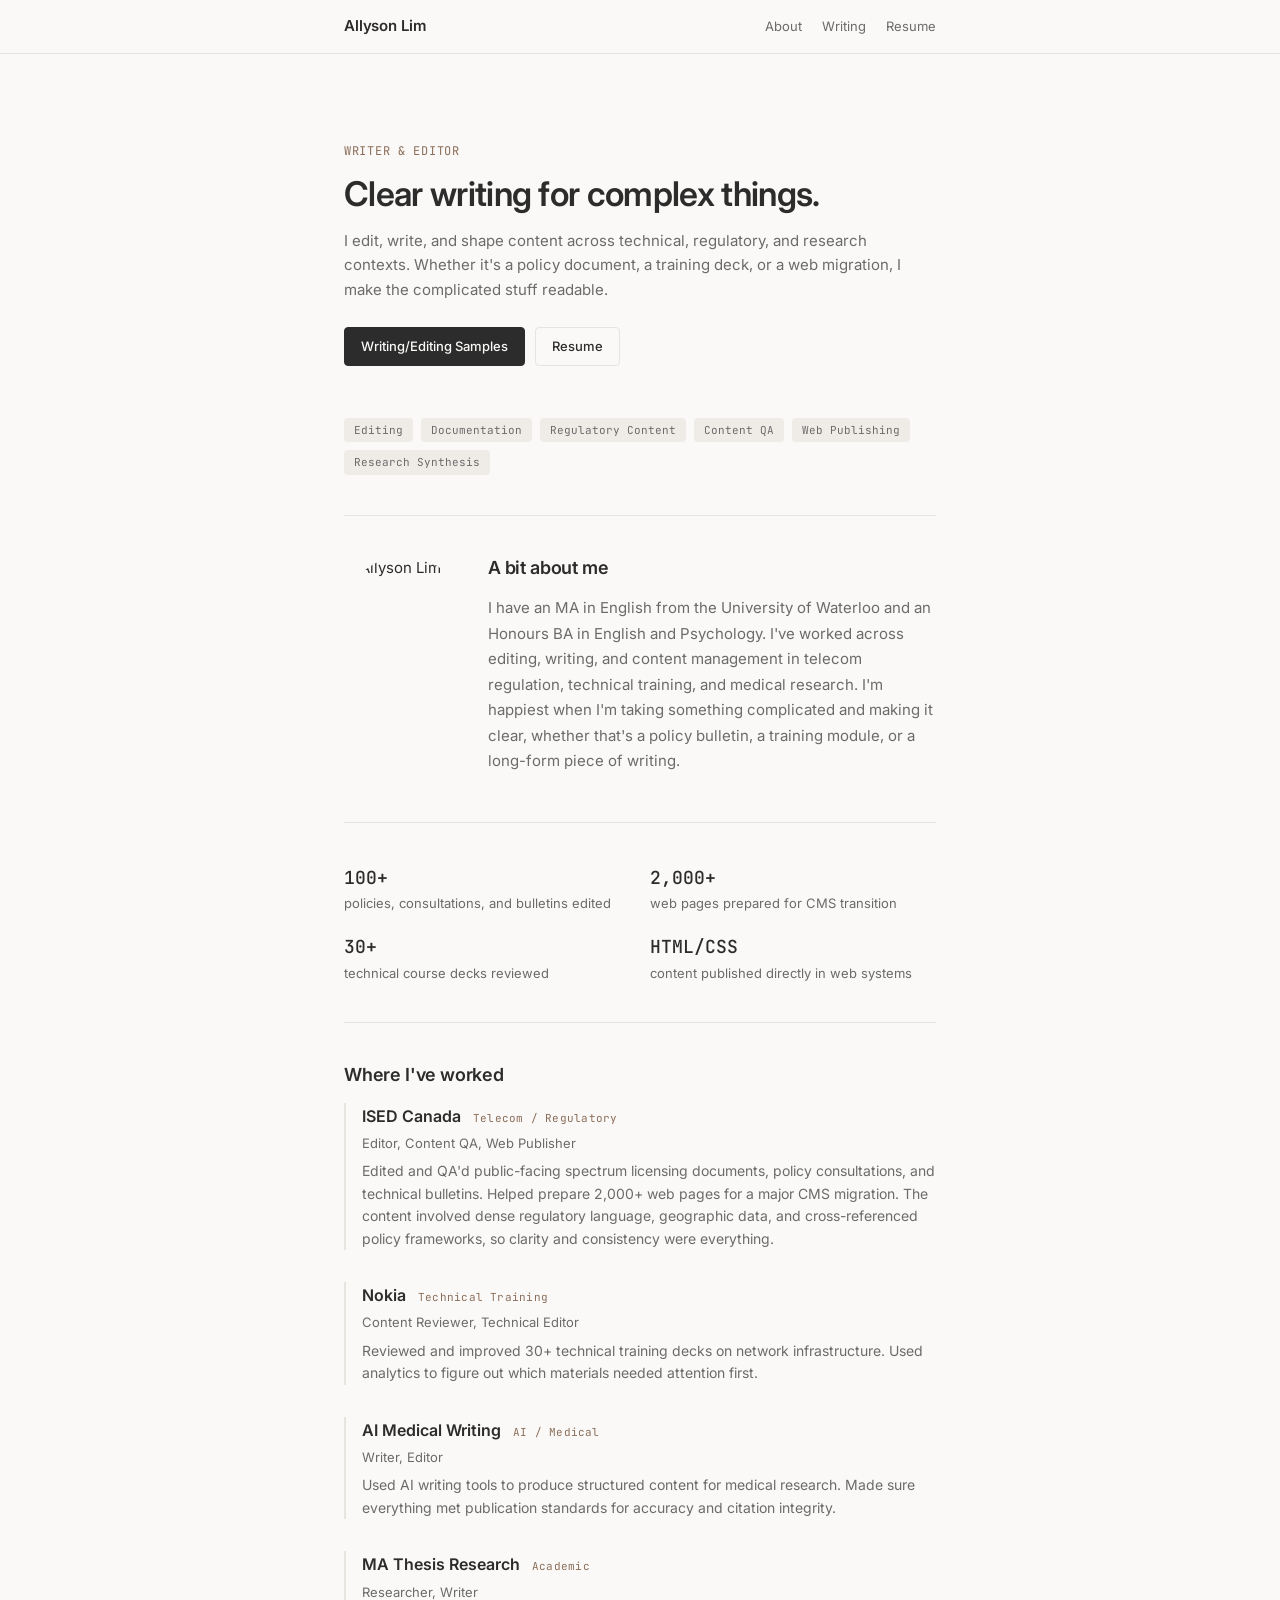
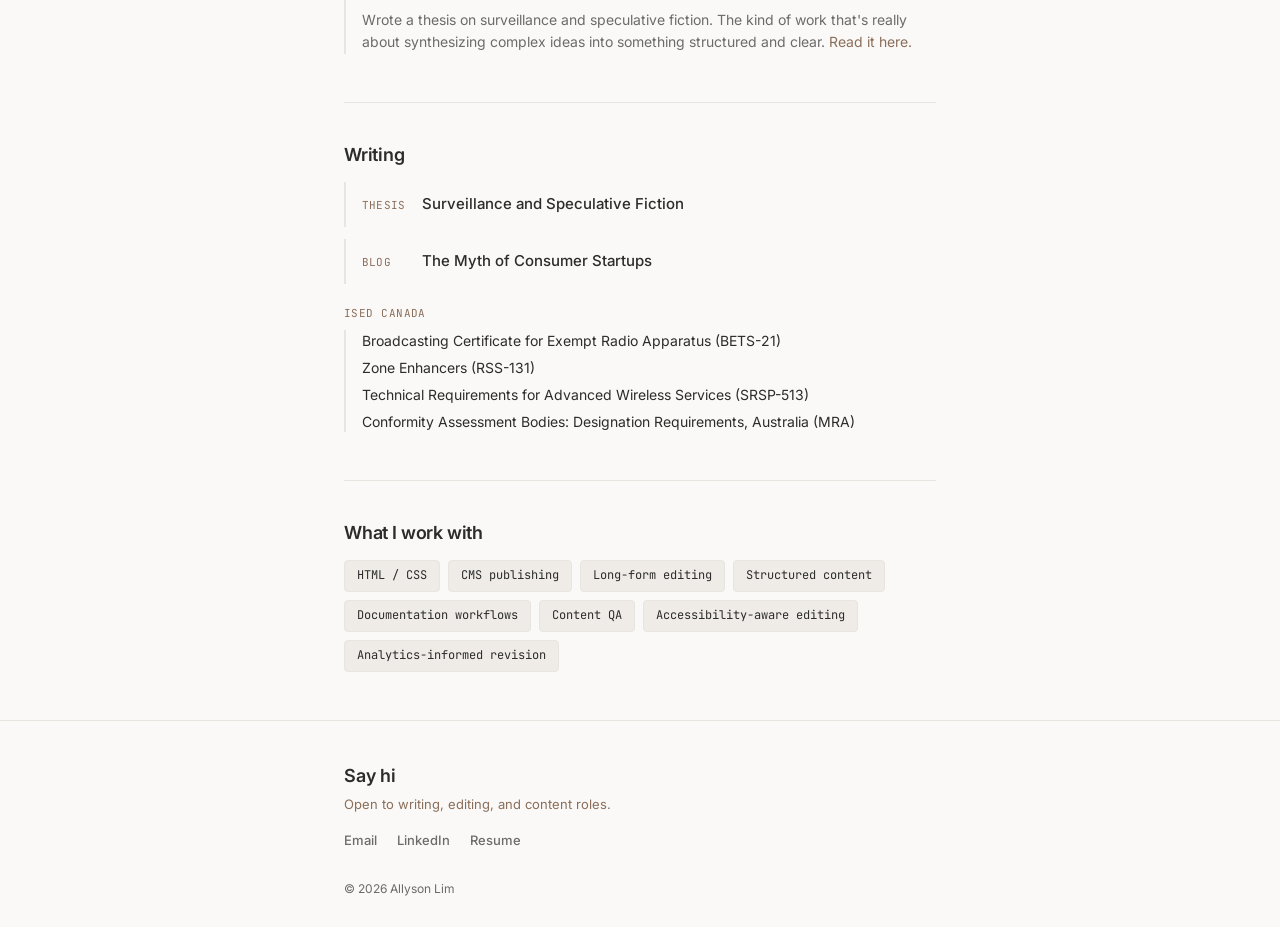
==== commit 21836f1c: "style: capitalize Writing/Editing Samples button Co-Authored-By: Claude Opus 4.6 <noreply@anthropic." ====
--- a/index.html
+++ b/index.html
@@ -39,7 +39,7 @@
         <h1 id="hero-title" class="hero-title">Clear writing for complex things.</h1>
         <p class="hero-desc">I edit, write, and shape content across technical, regulatory, and research contexts. Whether it's a policy document, a training deck, or a web migration, I make the complicated stuff readable.</p>
         <div class="hero-actions">
-          <a href="#writing" class="btn btn-primary">Writing/editing samples</a>
+          <a href="#writing" class="btn btn-primary">Writing/Editing Samples</a>
           <a href="allyson-lim-resume.pdf" target="_blank" rel="noopener" class="btn btn-outline">Resume</a>
         </div>
       </section>
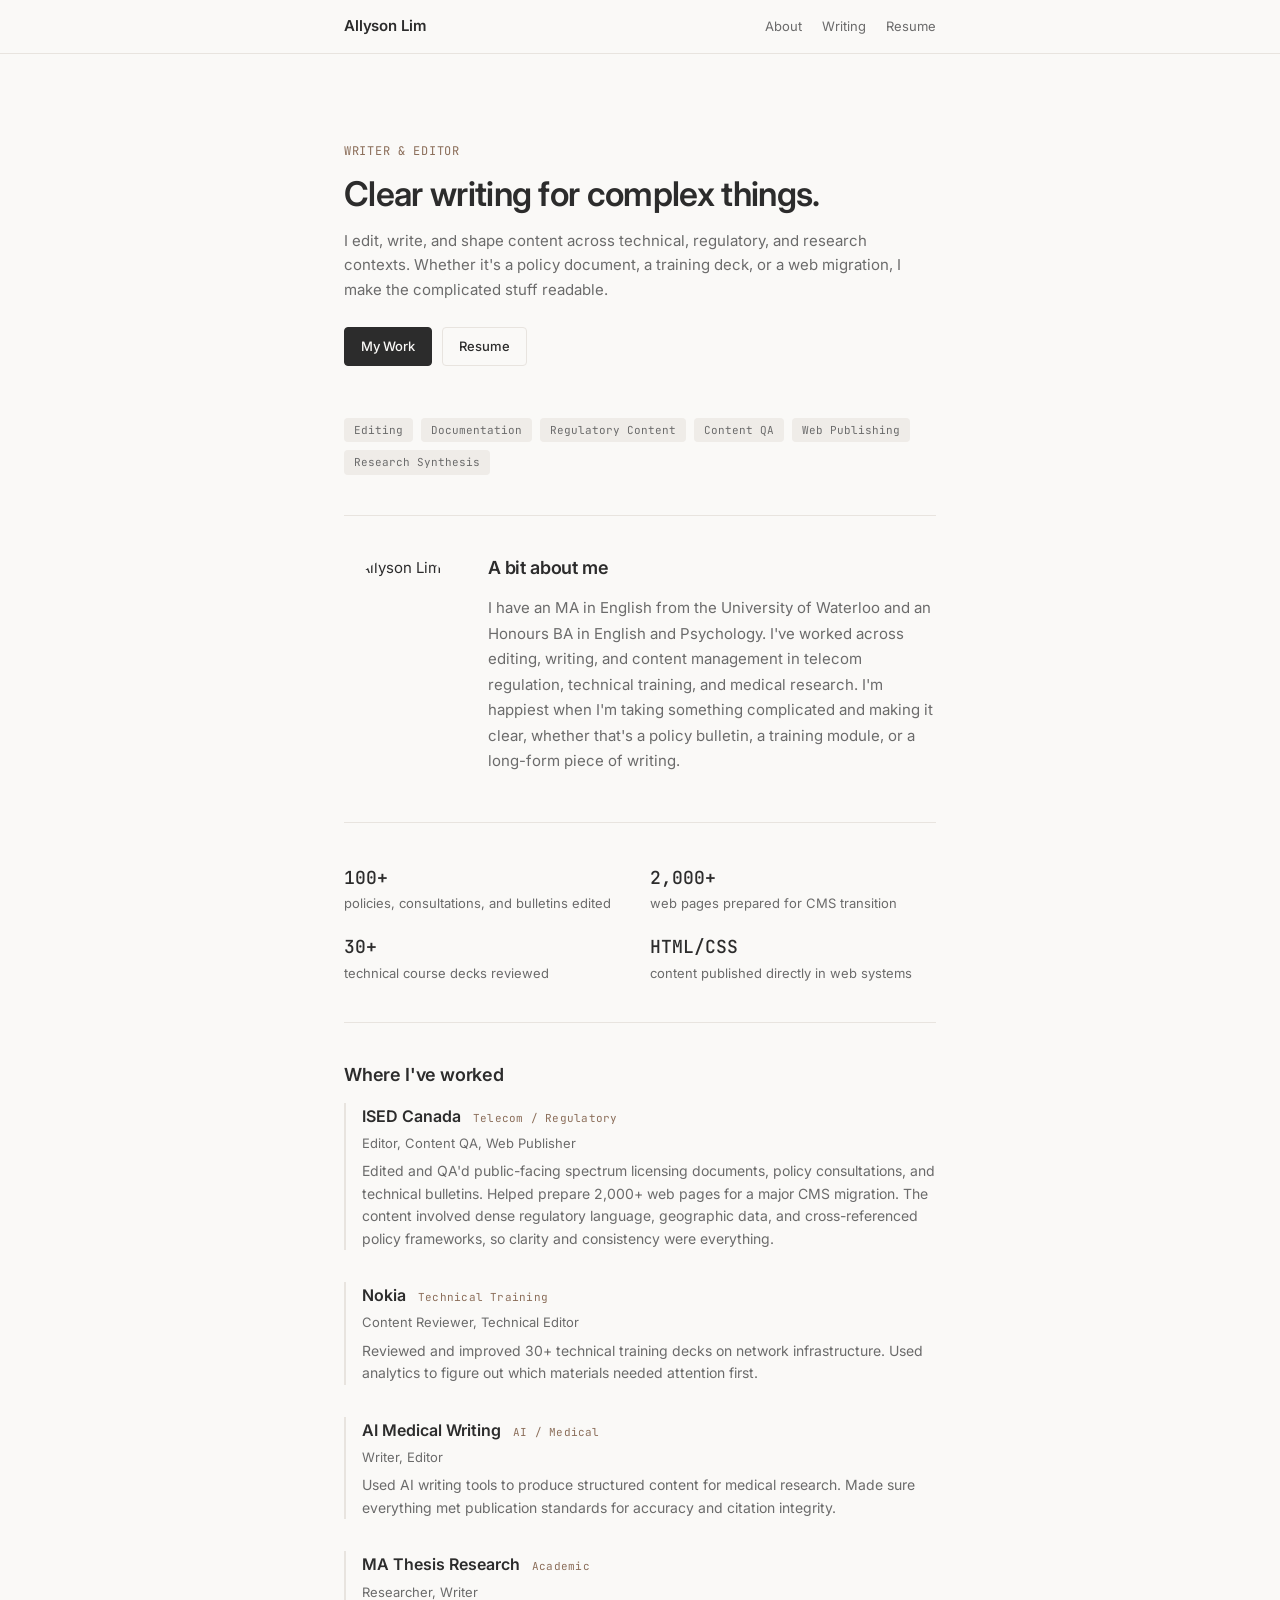
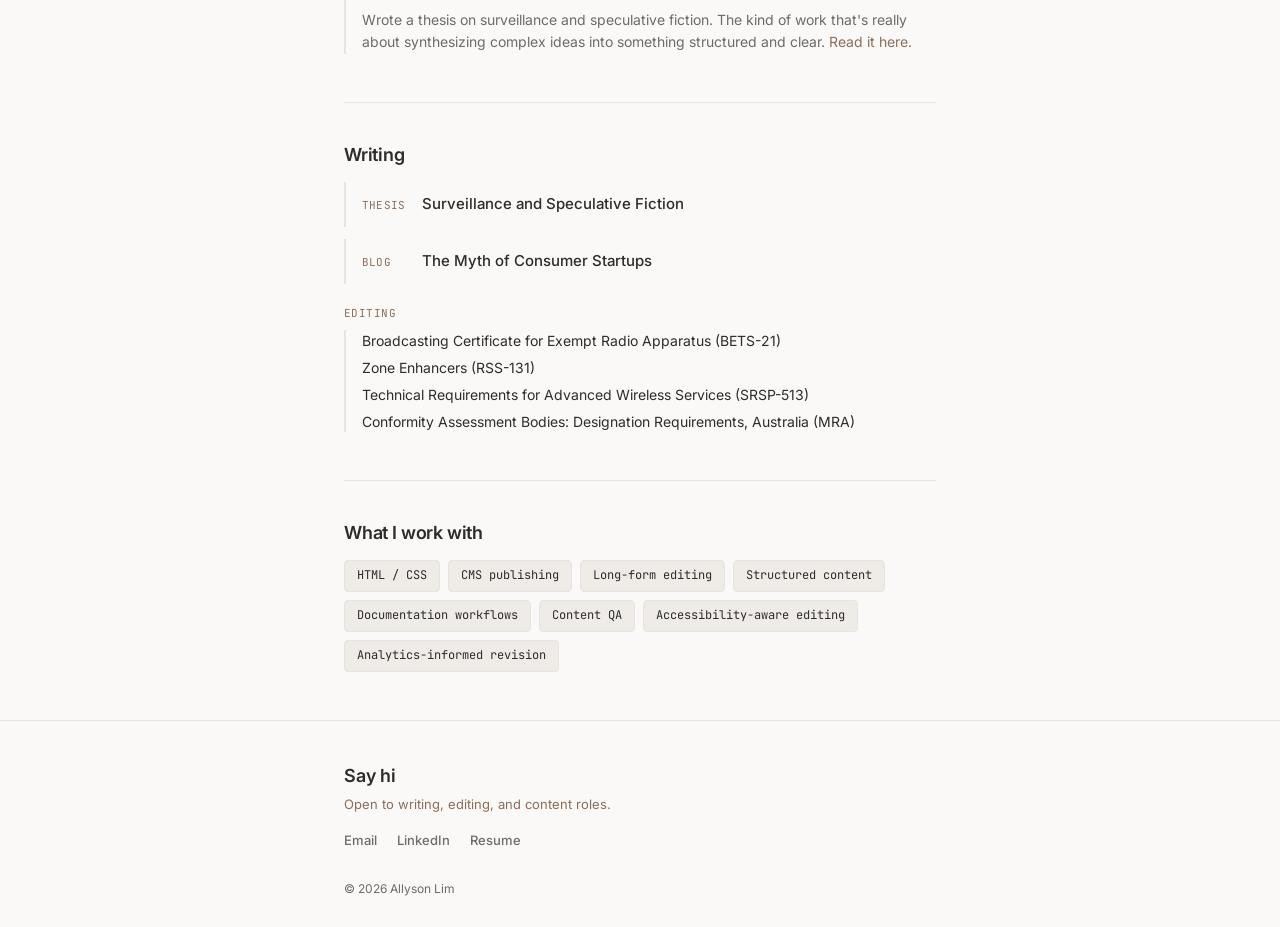
==== commit a66eff60: "content: rename hero CTA to My Work Co-Authored-By: Claude Opus 4.6 <noreply@anthropic.com>" ====
--- a/index.html
+++ b/index.html
@@ -39,7 +39,7 @@
         <h1 id="hero-title" class="hero-title">Clear writing for complex things.</h1>
         <p class="hero-desc">I edit, write, and shape content across technical, regulatory, and research contexts. Whether it's a policy document, a training deck, or a web migration, I make the complicated stuff readable.</p>
         <div class="hero-actions">
-          <a href="#writing" class="btn btn-primary">Writing/Editing Samples</a>
+          <a href="#writing" class="btn btn-primary">My Work</a>
           <a href="allyson-lim-resume.pdf" target="_blank" rel="noopener" class="btn btn-outline">Resume</a>
         </div>
       </section>
@@ -153,7 +153,7 @@
           </a>
         </div>
 
-        <h3 class="writing-group-title">ISED Canada</h3>
+        <h3 class="writing-group-title">Editing</h3>
         <ul class="writing-points">
           <li><a href="https://ised-isde.canada.ca/site/spectrum-management-telecommunications/en/devices-and-equipment/broadcasting-equipment-standards/broadcasting-equipment-technical-standards-betsdevices-and-equipment/broadcasting-equipment-standards/broadcasting-certificate-exempt-radio-apparatus-21" target="_blank" rel="noopener noreferrer">Broadcasting Certificate for Exempt Radio Apparatus (BETS-21)</a></li>
           <li><a href="https://ised-isde.canada.ca/site/spectrum-management-telecommunications/en/rss-131-zone-enhancers" target="_blank" rel="noopener noreferrer">Zone Enhancers (RSS-131)</a></li>
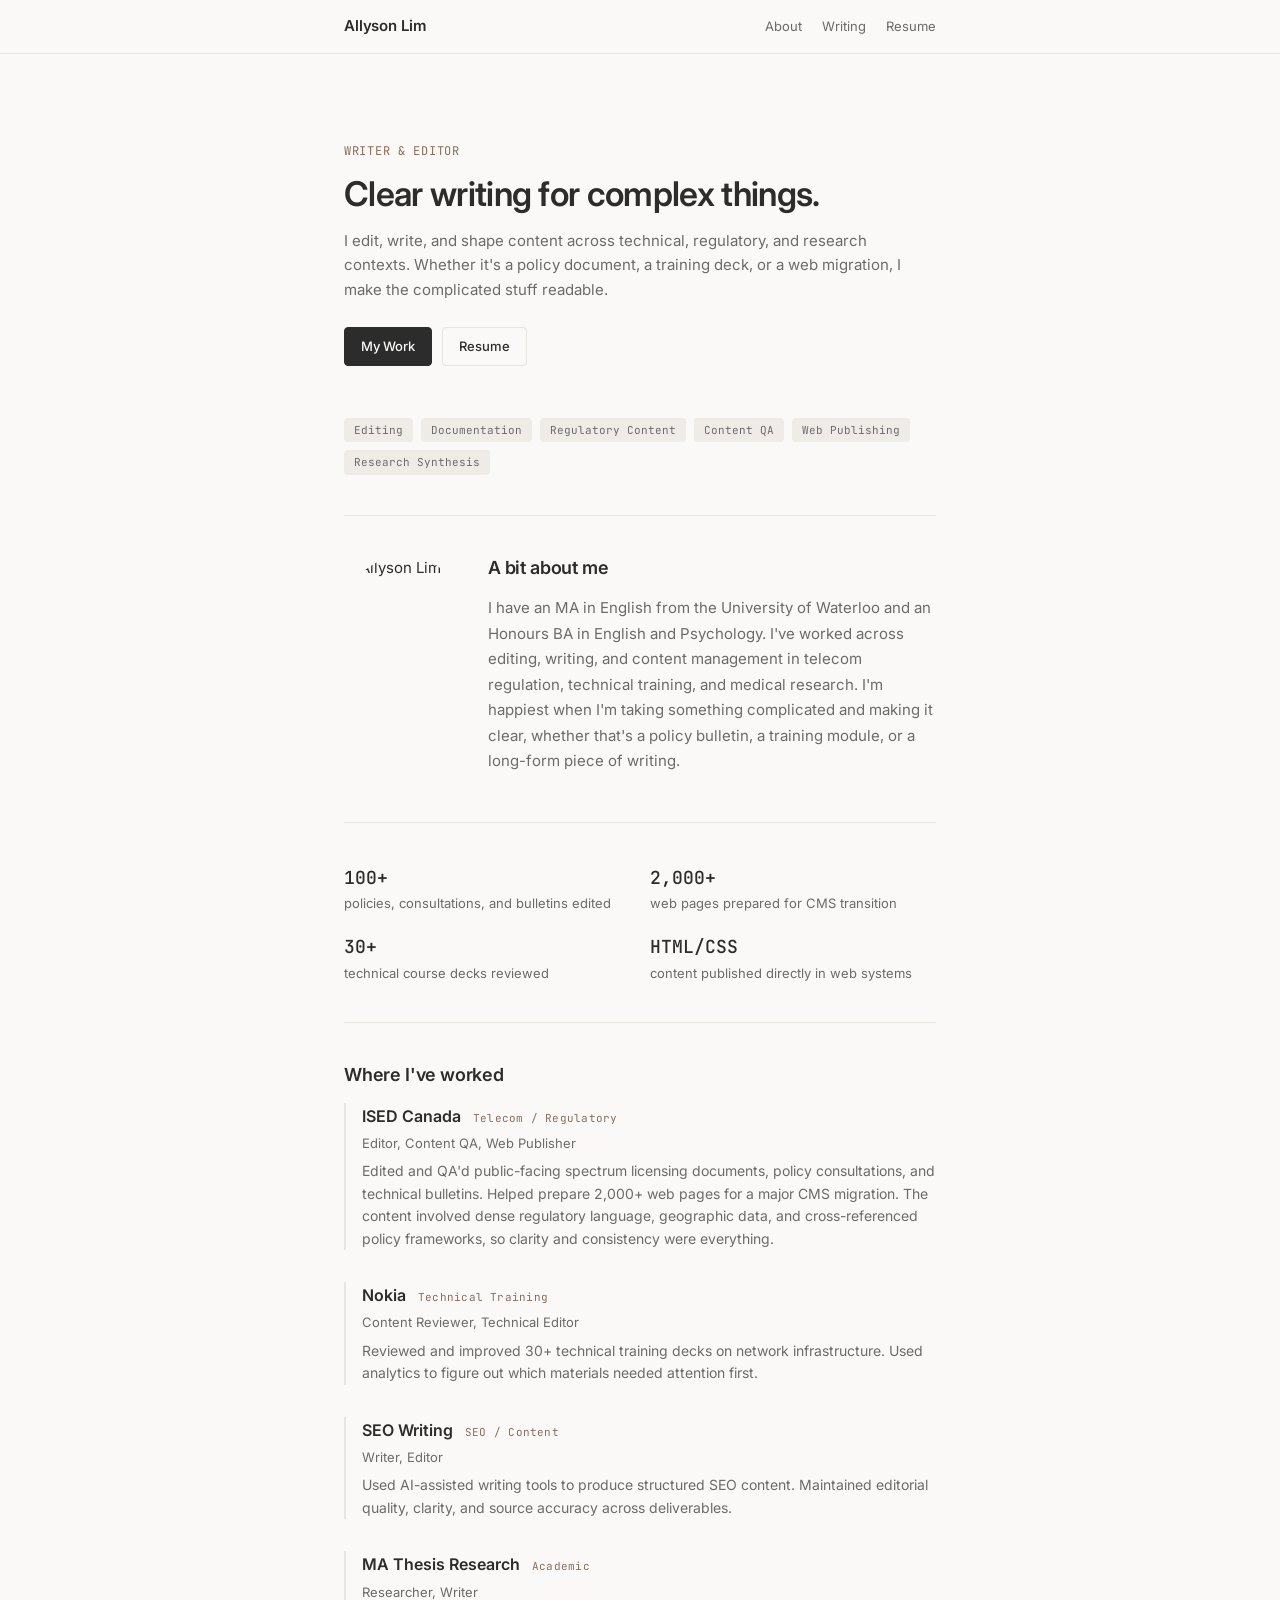
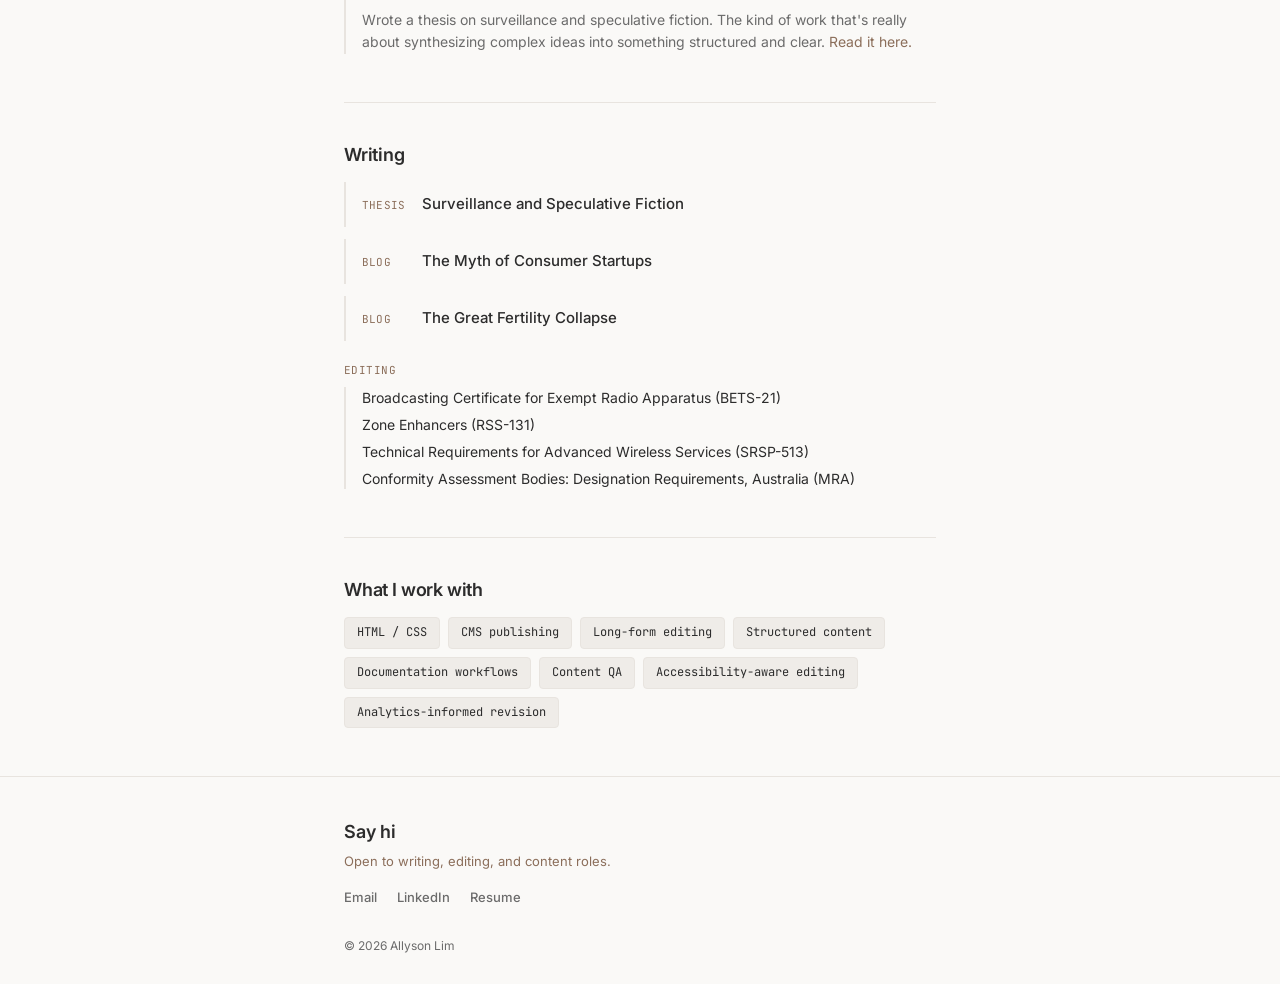
==== commit d3f6f9a1: "Replace medical writing entry with SEO writing Made-with: Cursor" ====
--- a/index.html
+++ b/index.html
@@ -119,11 +119,11 @@
 
           <div class="work-entry">
             <div class="work-header">
-              <h3 class="work-place">AI Medical Writing</h3>
-              <span class="work-tag">AI / Medical</span>
+              <h3 class="work-place">SEO Writing</h3>
+              <span class="work-tag">SEO / Content</span>
             </div>
             <p class="work-role">Writer, Editor</p>
-            <p class="work-desc">Used AI writing tools to produce structured content for medical research. Made sure everything met publication standards for accuracy and citation integrity.</p>
+            <p class="work-desc">Used AI-assisted writing tools to produce structured SEO content. Maintained editorial quality, clarity, and source accuracy across deliverables.</p>
           </div>
 
           <div class="work-entry">
@@ -150,6 +150,10 @@
           <a href="https://tablepage.ai/blog/the-myth-of-consumer-startups" target="_blank" rel="noopener noreferrer" class="writing-item">
             <span class="writing-type">Blog</span>
             <span class="writing-name">The Myth of Consumer Startups</span>
+          </a>
+          <a href="https://tablepage.ai/blog/the-great-fertility-collapse" target="_blank" rel="noopener noreferrer" class="writing-item">
+            <span class="writing-type">Blog</span>
+            <span class="writing-name">The Great Fertility Collapse</span>
           </a>
         </div>
 
